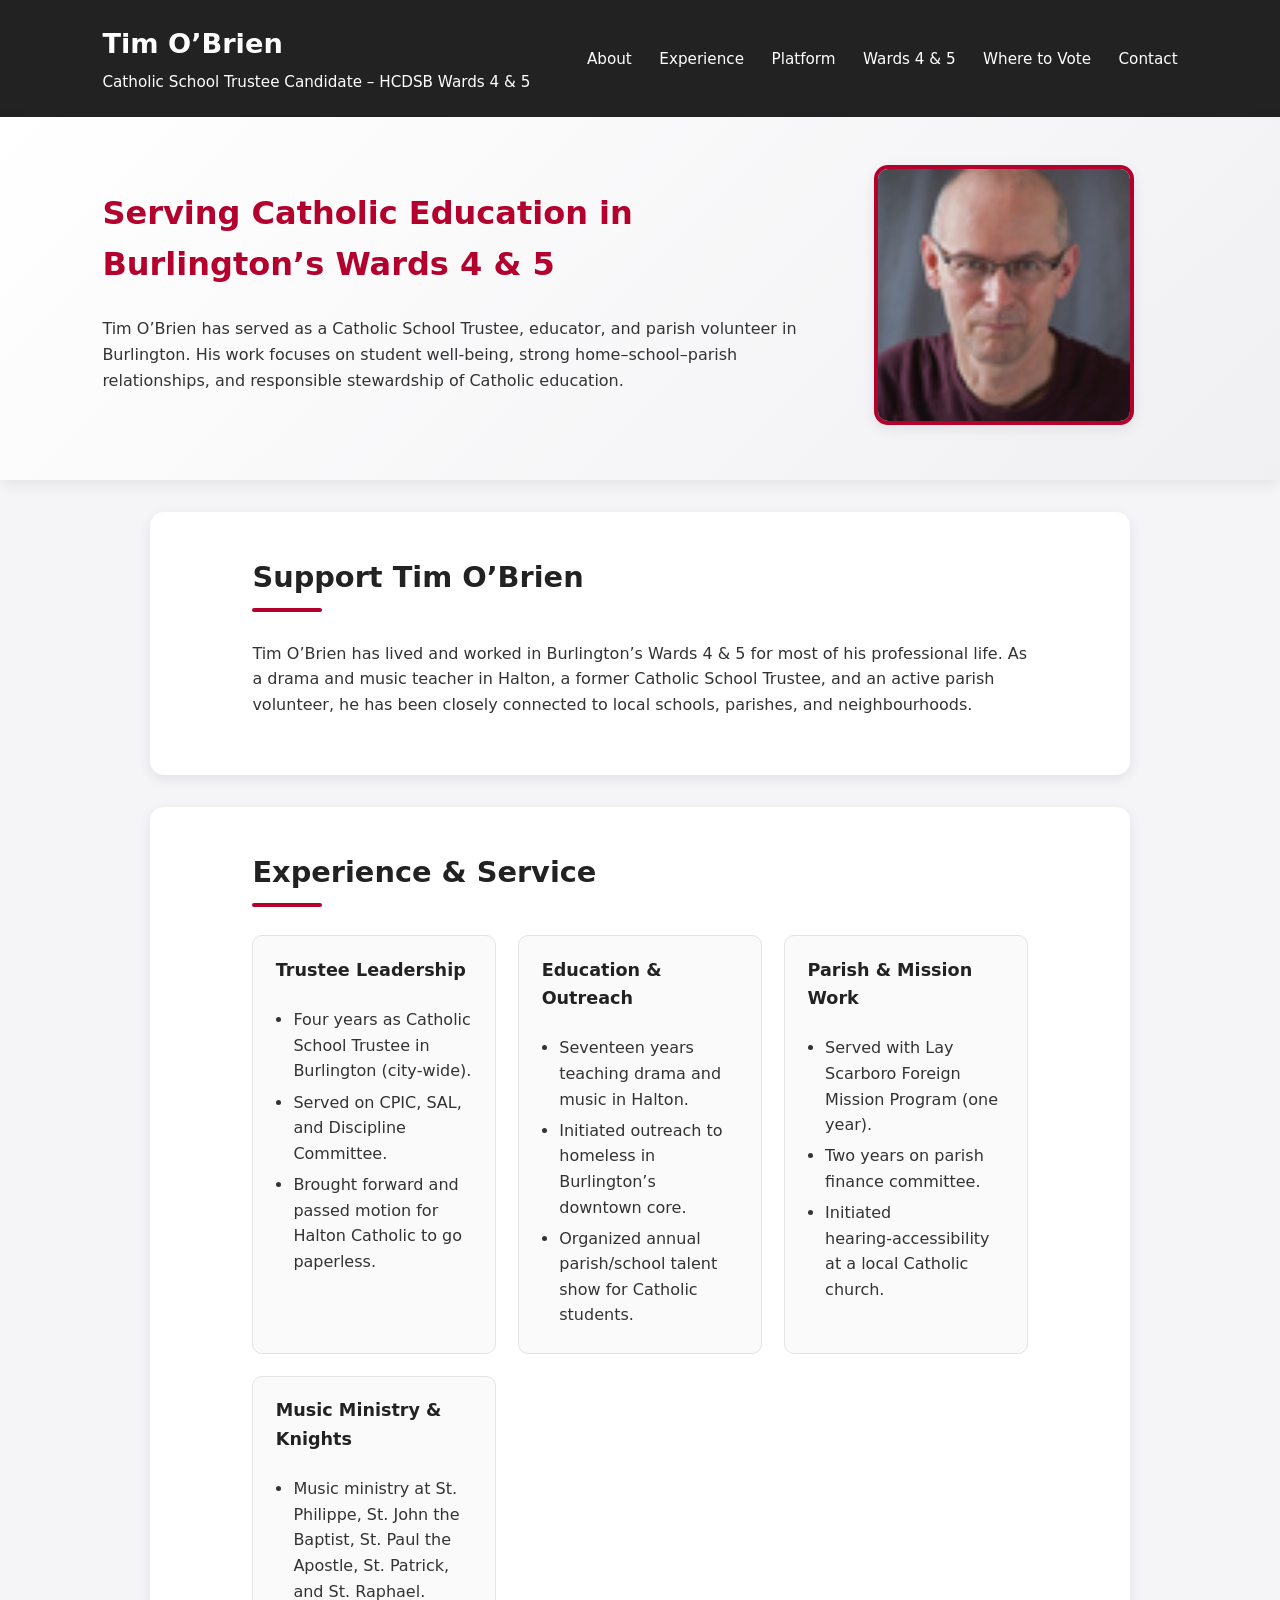
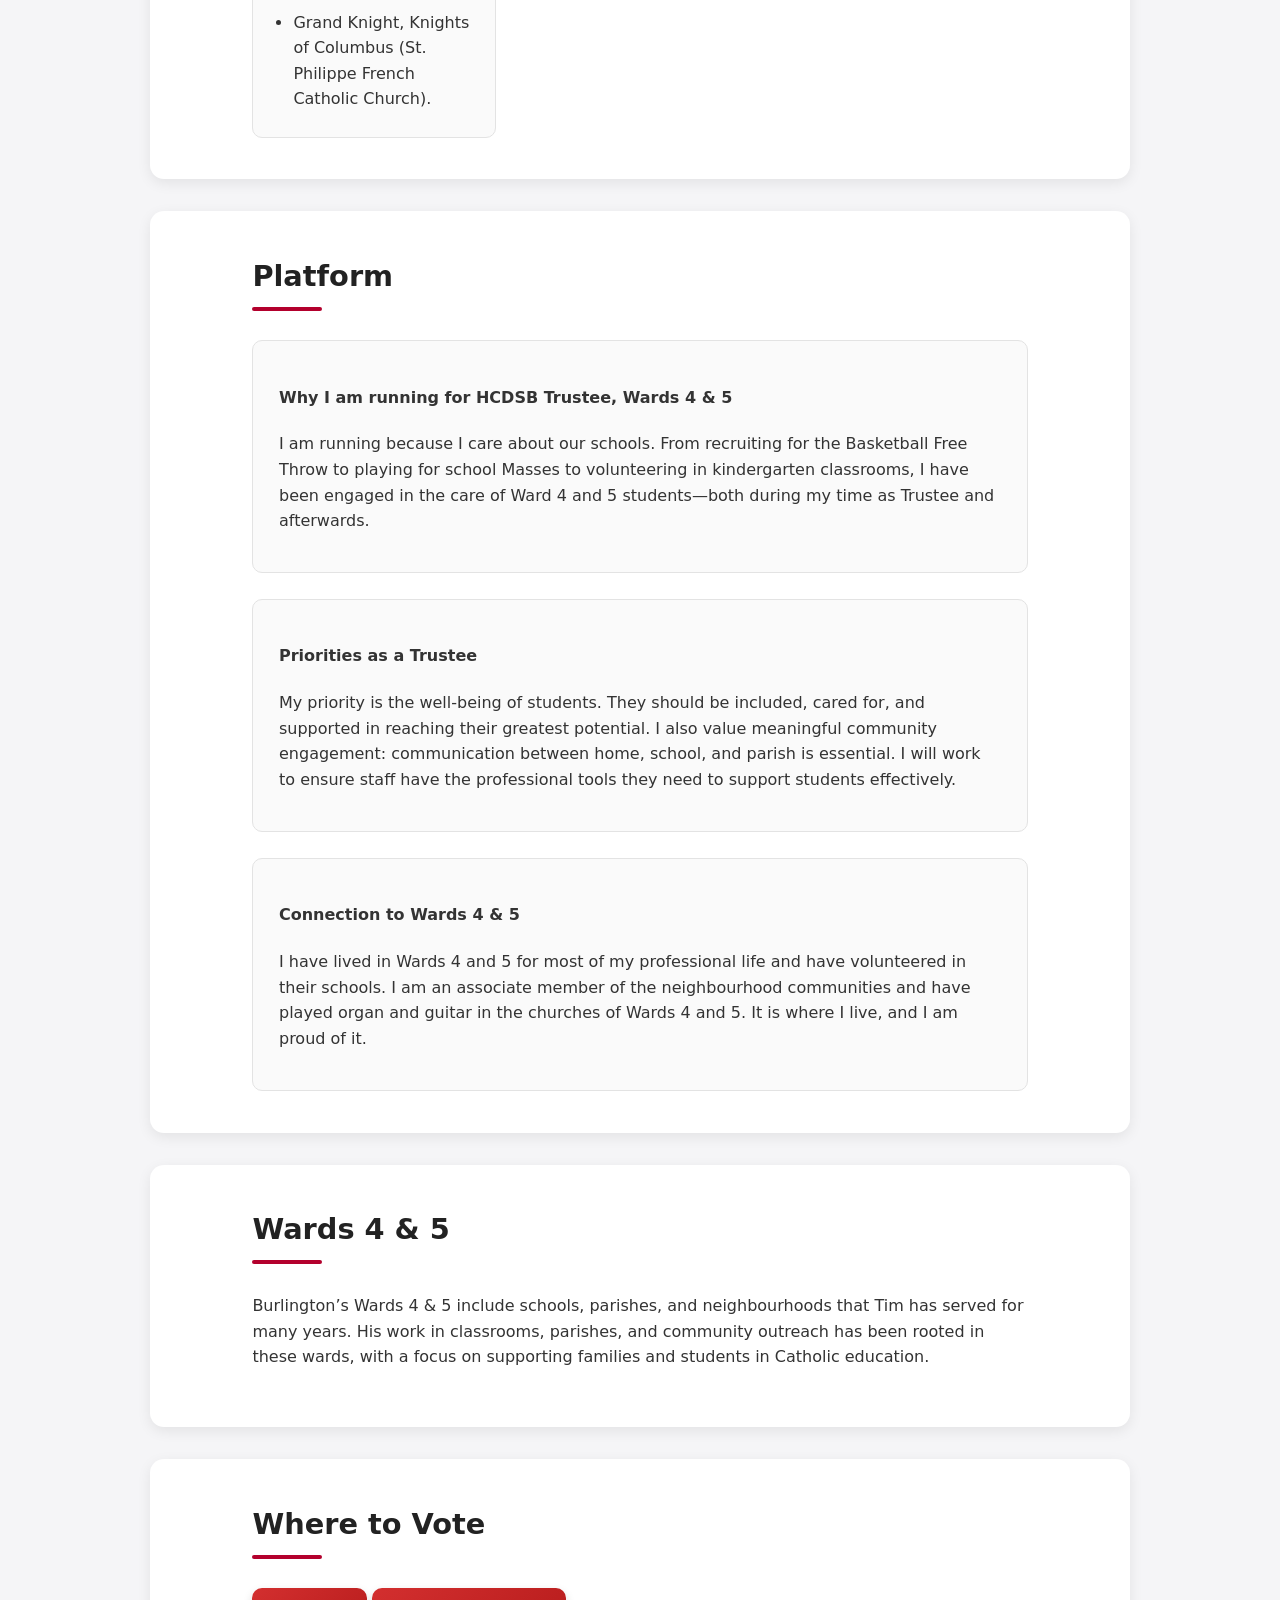
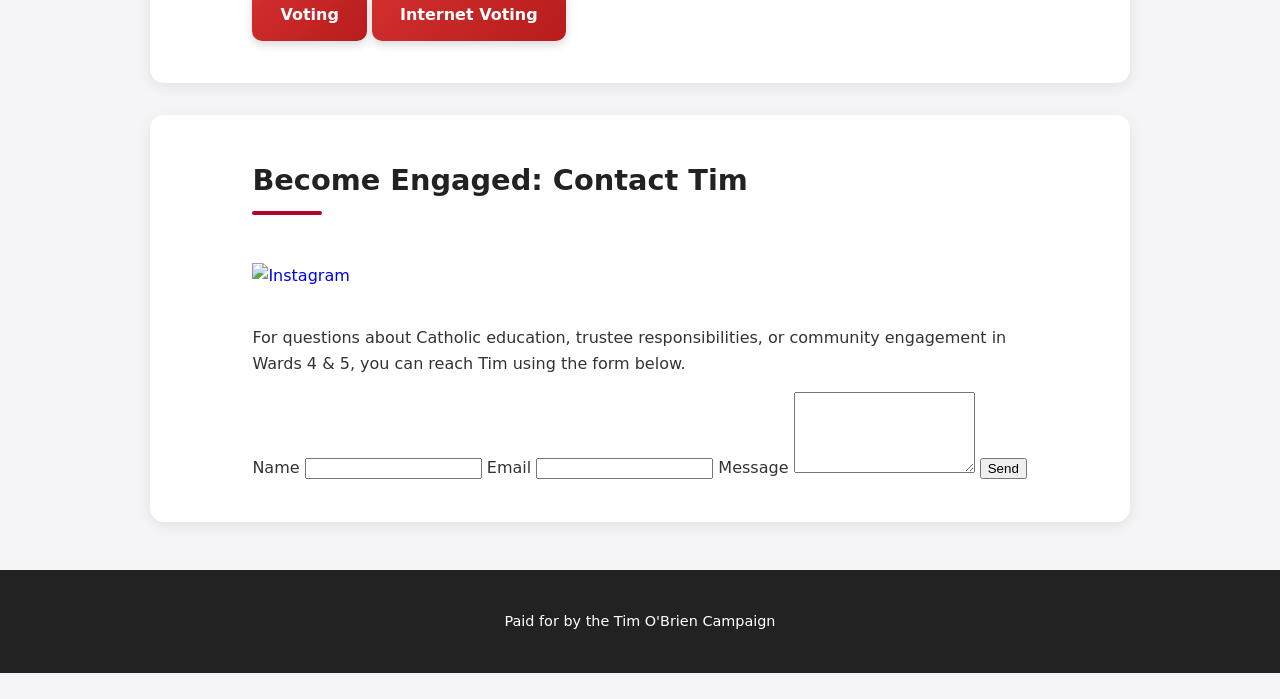
==== index.html @ 05764bc8 "Change 'Where to Vote' link text to 'Voting'" ====
<!DOCTYPE html>
<html lang="en">
<head>
  <meta charset="UTF-8">
  <title>Tim O’Brien – Catholic School Trustee Candidate, Wards 4 & 5</title>
  <link rel="stylesheet" href="style.css">
</head>
<body>
  <!-- rebuild trigger -->


<header class="site-header">
  <div class="logo-area">
    <h1>Tim O’Brien</h1>
    <p>Catholic School Trustee Candidate – HCDSB Wards 4 & 5</p>
  </div>
  <nav class="main-nav">
    <a href="#about">About</a>
    <a href="#qualifications">Experience</a>
    <a href="#platform">Platform</a>
    <a href="#wards">Wards 4 & 5</a>
    <a href="#vote">Where to Vote</a>
    <a href="#contact">Contact</a>
  </nav>
</header>

<section class="hero">
  <div class="hero-text">
    <h2>Serving Catholic Education in Burlington’s Wards 4 & 5</h2>
    <p>
      Tim O’Brien has served as a Catholic School Trustee, educator, and parish volunteer
      in Burlington. His work focuses on student well‑being, strong home–school–parish
      relationships, and responsible stewardship of Catholic education.
    </p>
  </div>
  <div class="hero-photo">
    <!-- Replace photo.jpg with your actual image file name -->
    <img src="unnamed.png" alt="Tim O’Brien" style="width: 350px; height: auto;">

  </div>
</section>

<main>

  <section id="about" class="content-card">
    <h3>Support Tim O’Brien</h3>
    <p>
      Tim O’Brien has lived and worked in Burlington’s Wards 4 & 5 for most of his
      professional life. As a drama and music teacher in Halton, a former Catholic
      School Trustee, and an active parish volunteer, he has been closely connected
      to local schools, parishes, and neighbourhoods.
    </p>
  </section>

  <section id="qualifications" class="content-card">
    <h3>Experience & Service</h3>
    <div class="card-grid">
      <div class="mini-card">
        <h4>Trustee Leadership</h4>
        <ul>
          <li>Four years as Catholic School Trustee in Burlington (city‑wide).</li>
          <li>Served on CPIC, SAL, and Discipline Committee.</li>
          <li>Brought forward and passed motion for Halton Catholic to go paperless.</li>
        </ul>
      </div>
      <div class="mini-card">
        <h4>Education & Outreach</h4>
        <ul>
          <li>Seventeen years teaching drama and music in Halton.</li>
          <li>Initiated outreach to homeless in Burlington’s downtown core.</li>
          <li>Organized annual parish/school talent show for Catholic students.</li>
        </ul>
      </div>
      <div class="mini-card">
        <h4>Parish & Mission Work</h4>
        <ul>
          <li>Served with Lay Scarboro Foreign Mission Program (one year).</li>
          <li>Two years on parish finance committee.</li>
          <li>Initiated hearing‑accessibility at a local Catholic church.</li>
        </ul>
      </div>
      <div class="mini-card">
        <h4>Music Ministry & Knights</h4>
        <ul>
          <li>Music ministry at St. Philippe, St. John the Baptist, St. Paul the Apostle,
              St. Patrick, and St. Raphael.</li>
          <li>Grand Knight, Knights of Columbus (St. Philippe French Catholic Church).</li>
        </ul>
      </div>
    </div>
  </section>

  <section id="platform" class="content-card">
    <h3>Platform</h3>

    <div class="platform-block">
      <h4>Why I am running for HCDSB Trustee, Wards 4 & 5</h4>
      <p>
        I am running because I care about our schools. From recruiting for the Basketball
        Free Throw to playing for school Masses to volunteering in kindergarten classrooms,
        I have been engaged in the care of Ward 4 and 5 students—both during my time as
        Trustee and afterwards.
      </p>
    </div>

    <div class="platform-block">
      <h4>Priorities as a Trustee</h4>
      <p>
        My priority is the well‑being of students. They should be included, cared for,
        and supported in reaching their greatest potential. I also value meaningful
        community engagement: communication between home, school, and parish is essential.
        I will work to ensure staff have the professional tools they need to support
        students effectively.
      </p>
    </div>

    <div class="platform-block">
      <h4>Connection to Wards 4 & 5</h4>
      <p>
        I have lived in Wards 4 and 5 for most of my professional life and have volunteered
        in their schools. I am an associate member of the neighbourhood communities and
        have played organ and guitar in the churches of Wards 4 and 5. It is where I live,
        and I am proud of it.
      </p>
    </div>
  </section>

   <section id="wards" class="content-card">
    <h3>Wards 4 & 5</h3>
    <p>
      Burlington’s Wards 4 & 5 include schools, parishes, and neighbourhoods that Tim
      has served for many years. His work in classrooms, parishes, and community outreach
      has been rooted in these wards, with a focus on supporting families and students
      in Catholic education.
    </p>
  </section>
  <section id="vote" class="content-card">
  <h3>Where to Vote</h3>

  <a class="vote-button"
     href="https://myvote.burlington.ca/for-voters/voting-locations/"
     target="_blank">
    Voting
  </a>

  <a class="vote-button"
     href="https://burlington.elections.vote/en/registration"
     target="_blank">
    Internet Voting
  </a>

</section>

    
</section>


  <section id="contact" class="content-card">
    <h3>Become Engaged: Contact Tim</h3>
    <a href="https://www.instagram.com/obrient10772026/" target="_blank" 
   style="display:inline-block; margin:20px 0; text-decoration:none;">
    <img src="https://cdn-icons-png.flaticon.com/512/2111/2111463.png" 
         alt="Instagram" 
         style="width:40px; height:40px;">
</a>

    <p>
      For questions about Catholic education, trustee responsibilities, or community
      engagement in Wards 4 & 5, you can reach Tim using the form below.
    </p>

    <form action="https://formspree.io/f/xbdvzzze" method="POST">
    <input type="hidden" name="_subject" value="Website Contact – Tim O’Brien">

    <label for="name">Name</label>
    <input id="name" name="name" type="text" required>

    <label for="email">Email</label>
    <input id="email" name="email" type="email" required>

    <label for="message">Message</label>
    <textarea id="message" name="message" rows="5" required></textarea>

    <button type="submit">Send</button>
</form>

     


</main>

<footer class="site-footer">
  <p>Paid for by the Tim O'Brien Campaign</p>
</footer>

</body>
</html>
---- style.css ----
:root {
  --red: #b3002d;      /* cool red accent */
  --black: #222222;
  --white: #ffffff;
  --grey: #f5f5f7;
  --text: #333333;
  --shadow: 0 4px 14px rgba(0,0,0,0.08);
}

/* RESET & BASE */

* {
  box-sizing: border-box;
}

body {
  margin: 0;
  font-family: system-ui, -apple-system, BlinkMacSystemFont, "Segoe UI", sans-serif;
  color: var(--text);
  background-color: var(--grey);
  line-height: 1.6;
}

/* HEADER */

.site-header {
  display: flex;
  justify-content: space-between;
  align-items: center;
  padding: 1.4rem 8%;
  background-color: var(--black);
  color: var(--white);
  box-shadow: var(--shadow);
}

.logo-area h1 {
  margin: 0;
  font-size: 1.7rem;
}

.logo-area p {
  margin: 0.25rem 0 0;
  font-size: 0.95rem;
}

.main-nav a {
  color: var(--white);
  text-decoration: none;
  margin-left: 1.4rem;
  font-size: 0.95rem;
  font-weight: 500;
}

.main-nav a:hover {
  text-decoration: underline;
}

/* HERO */

.hero {
  display: flex;
  flex-wrap: wrap;
  align-items: center;
  padding: 3rem 8%;
  background: linear-gradient(135deg, #ffffff, #f0f0f3);
  box-shadow: var(--shadow);
}

.hero-text {
  flex: 2;
  min-width: 260px;
  padding-right: 2rem;
}

.hero-text h2 {
  margin-top: 0;
  font-size: 2rem;
  color: var(--red);
}

.hero-photo {
  flex: 1;
  min-width: 220px;
  text-align: center;
}

.hero-photo img {
  max-width: 260px;
  border-radius: 14px;
  border: 4px solid var(--red);
  box-shadow: var(--shadow);
}

/* CONTENT CARDS */

.content-card {
  background-color: var(--white);
  padding: 2.6rem 8%;
  margin: 2rem auto;
  border-radius: 14px;
  box-shadow: var(--shadow);
  max-width: 980px;
}

.content-card h3 {
  margin-top: 0;
  font-size: 1.8rem;
  color: var(--black);
  position: relative;
}

.content-card h3::after {
  content: "";
  display: block;
  width: 70px;
  height: 4px;
  background-color: var(--red);
  margin-top: 8px;
  border-radius: 2px;
}

/* GRID FOR EXPERIENCE */

.card-grid {
  display: grid;
  grid-template-columns: repeat(auto-fit, minmax(220px, 1fr));
  gap: 1.4rem;
  margin-top: 1.6rem;
}

.mini-card {
  background-color: #fafafa;
  border-radius: 10px;
  padding: 1.2rem 1.4rem;
  border: 1px solid #e3e3e3;
}

.mini-card h4 {
  margin-top: 0;
  font-size: 1.1rem;
  color: var(--black);
}

.mini-card ul {
  padding-left: 1.1rem;
  margin: 0.4rem 0 0;
}

.mini-card li {
  margin-bottom: 0.35rem;
}

/* PLATFORM BLOCKS */

.platform-block {
  margin-top: 1.6rem;
  padding: 1.4rem 1.6rem;
  border-radius: 10px;
  background-color: #fafafa;
  border: 1px solid #e3e3e3;
}

/* CONTACT FORM */

.contact-form {
  max-width: 480px;
  display: flex;
  flex-direction: column;
  gap: 0.7rem;
  margin-top: 1.4rem;
}

.contact-form label {
  font-weight: 600;
}

.contact-form input,
.contact-form textarea {
  padding: 0.55rem;
  border: 1px solid #cccccc;
  border-radius: 4px;
  font: inherit;
}

.contact-form button {
  margin-top: 0.6rem;
  padding: 0.7rem 1.4rem;
  border: none;
  border-radius: 4px;
  background-color: var(--red);
  color: var(--white);
  font-weight: 600;
  cursor: pointer;
}

.contact-form button:hover {
  background-color: #8c0023;
}

/* FOOTER */

.site-footer {
  text-align: center;
  padding: 1.6rem 8%;
  background-color: var(--black);
  color: var(--white);
  margin-top: 3rem;
  font-size: 0.9rem;
}

/* RESPONSIVE */

@media (max-width: 768px) {
  .site-header {
    flex-direction: column;
    align-items: flex-start;
  }

  .main-nav {
    margin-top: 0.8rem;
  }

  .hero {
    flex-direction: column;
  }

  .hero-text {
    padding-right: 0;
    margin-bottom: 1.6rem;
  }
}

.vote-button {
  display: inline-block;
  padding: 14px 28px;
  background: linear-gradient(135deg, #d32f2f, #b71c1c);
  color: white;
  font-weight: bold;
  border-radius: 10px;
  text-decoration: none;
  box-shadow: 0 4px 10px rgba(0,0,0,0.15);
  transition: transform 0.2s ease, box-shadow 0.2s ease;
}

.vote-button:hover {
  transform: translateY(-3px);
  box-shadow: 0 6px 14px rgba(0,0,0,0.25);
}
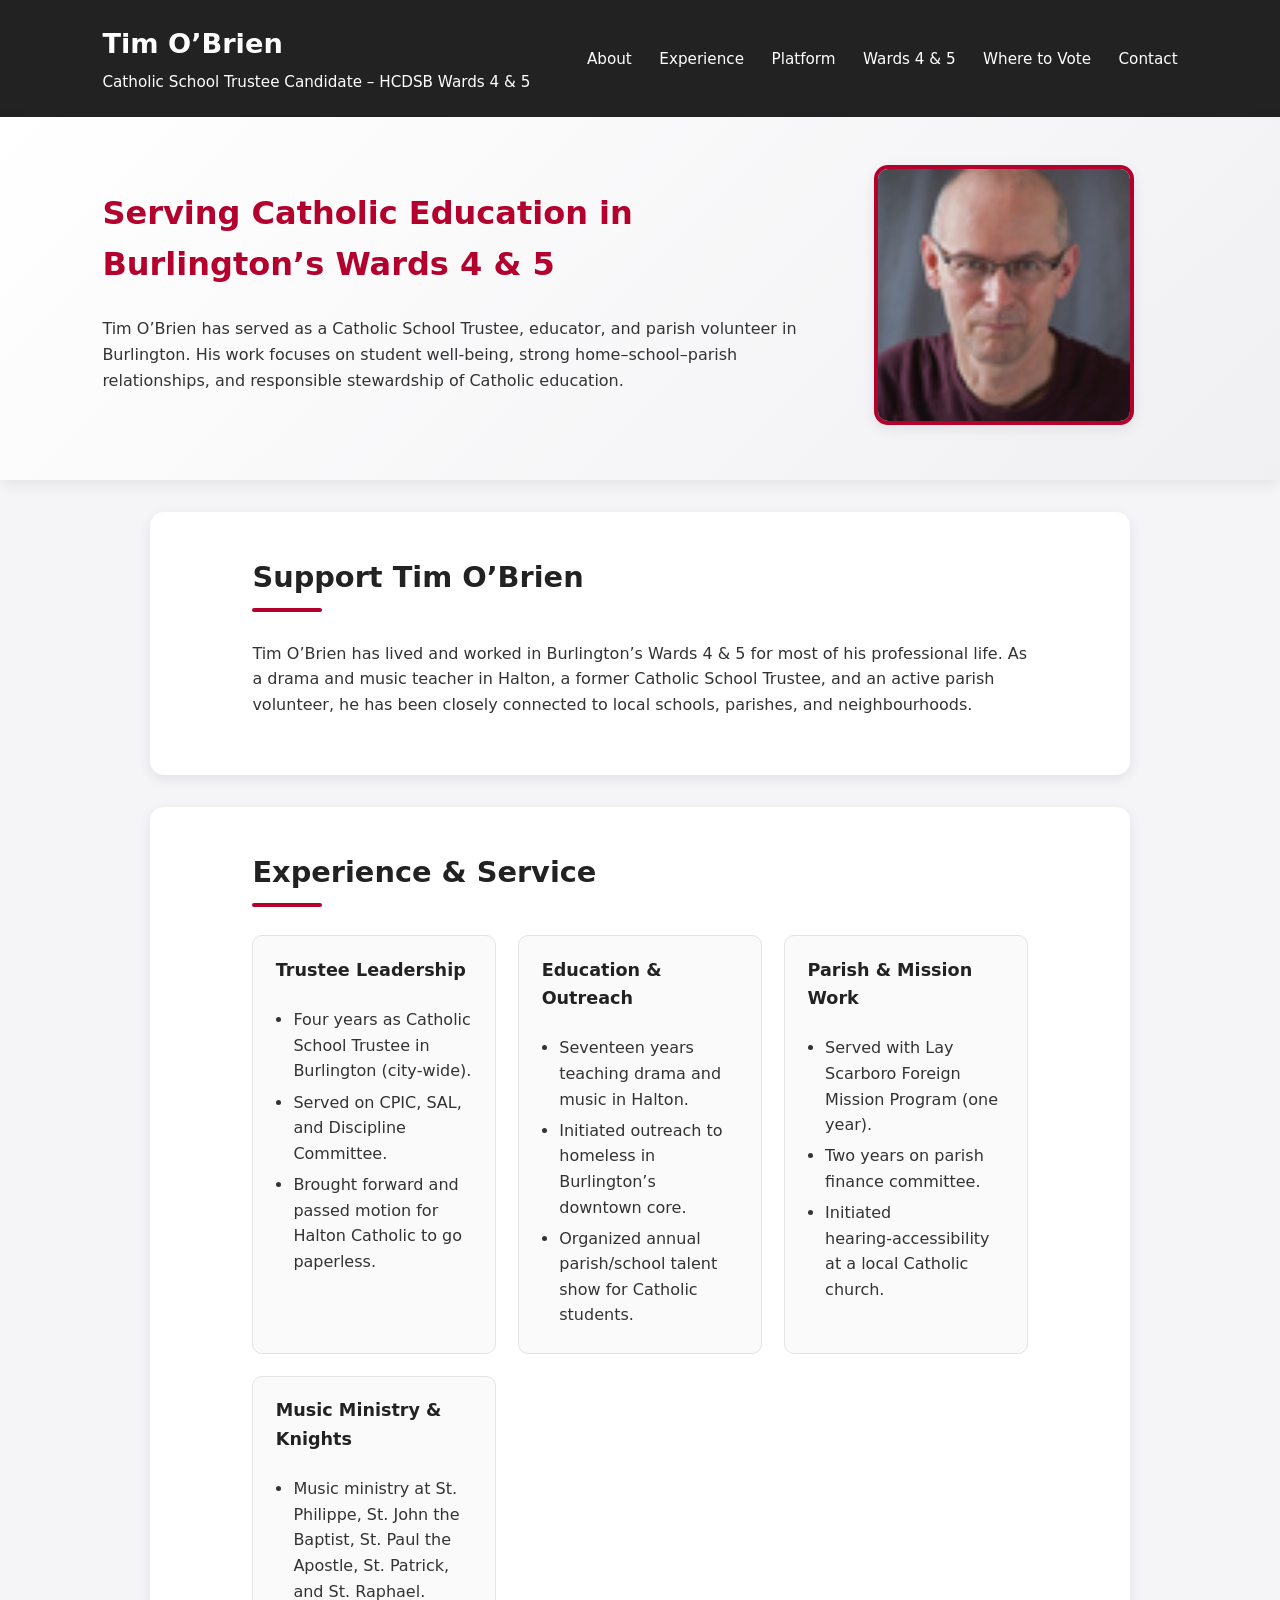
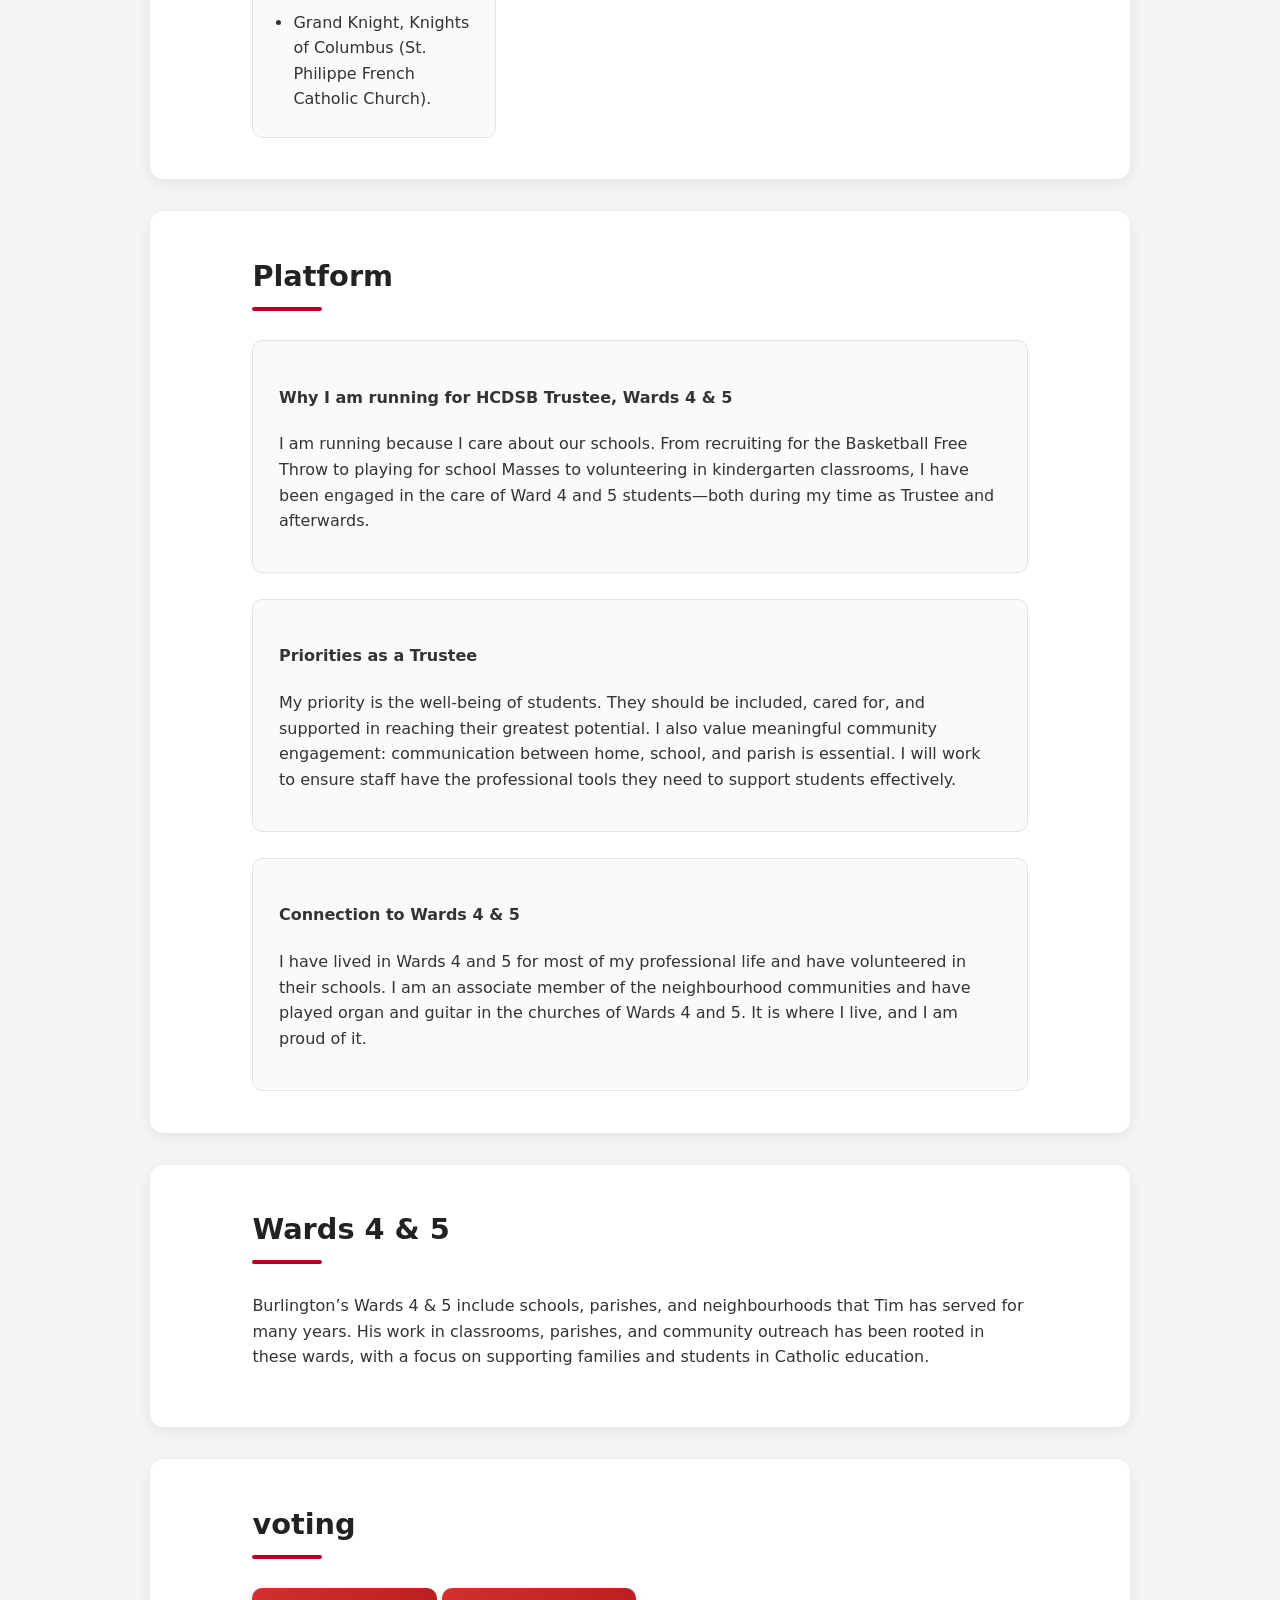
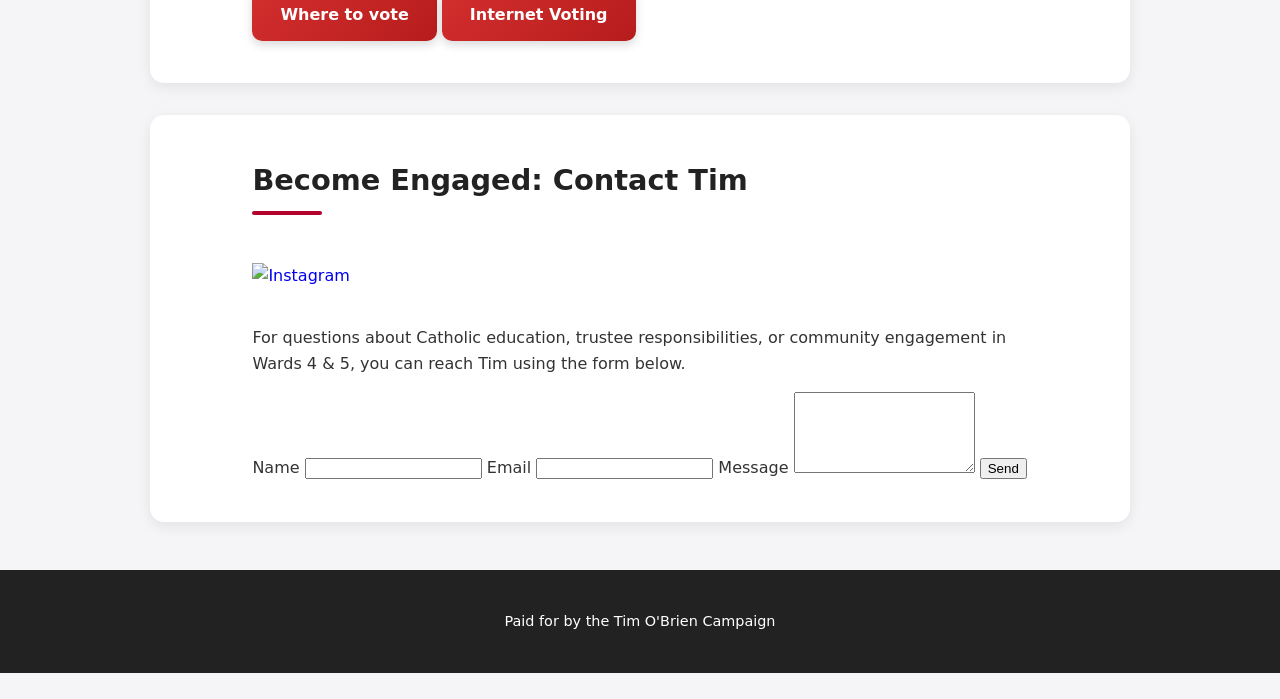
==== commit 4364c8d3: "Change heading and link text for voting section" ====
--- a/index.html
+++ b/index.html
@@ -135,12 +135,12 @@
     </p>
   </section>
   <section id="vote" class="content-card">
-  <h3>Where to Vote</h3>
+  <h3>voting</h3>
 
   <a class="vote-button"
      href="https://myvote.burlington.ca/for-voters/voting-locations/"
      target="_blank">
-    Voting
+    Where to vote
   </a>
 
   <a class="vote-button"
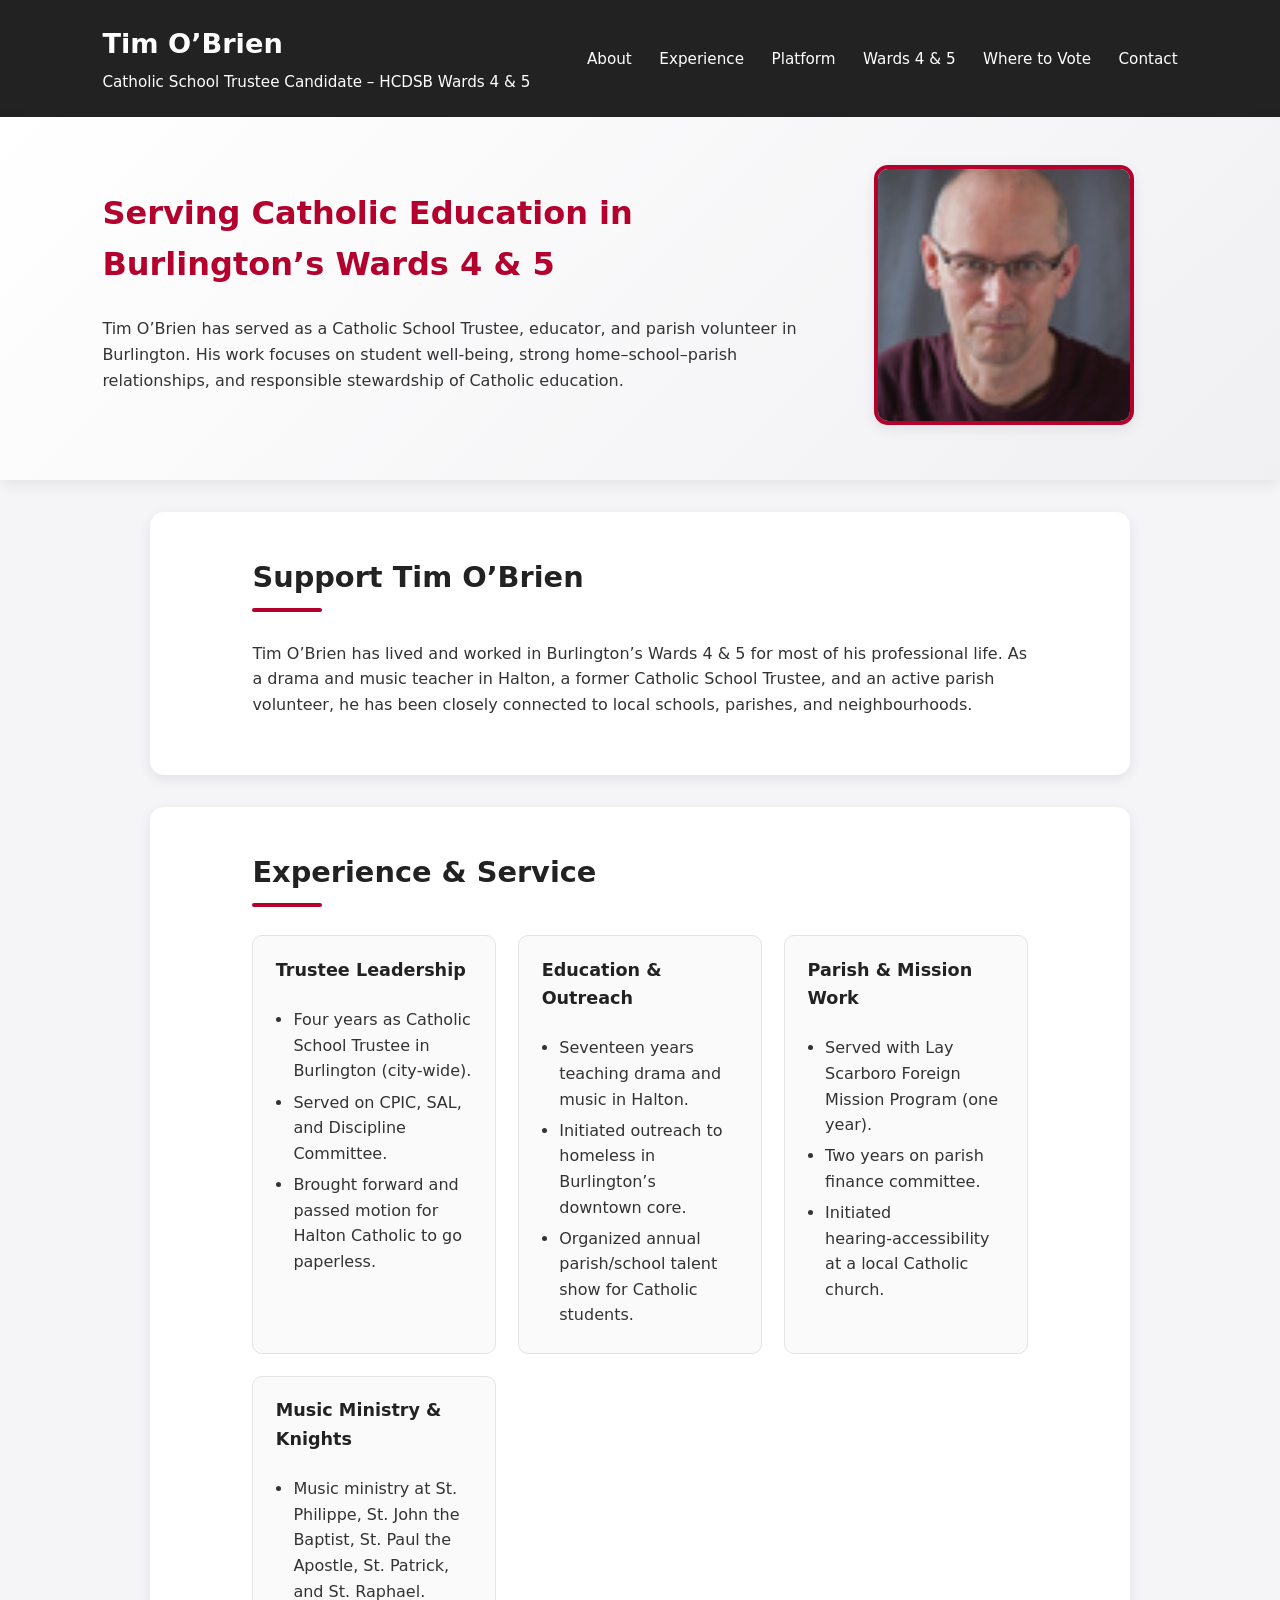
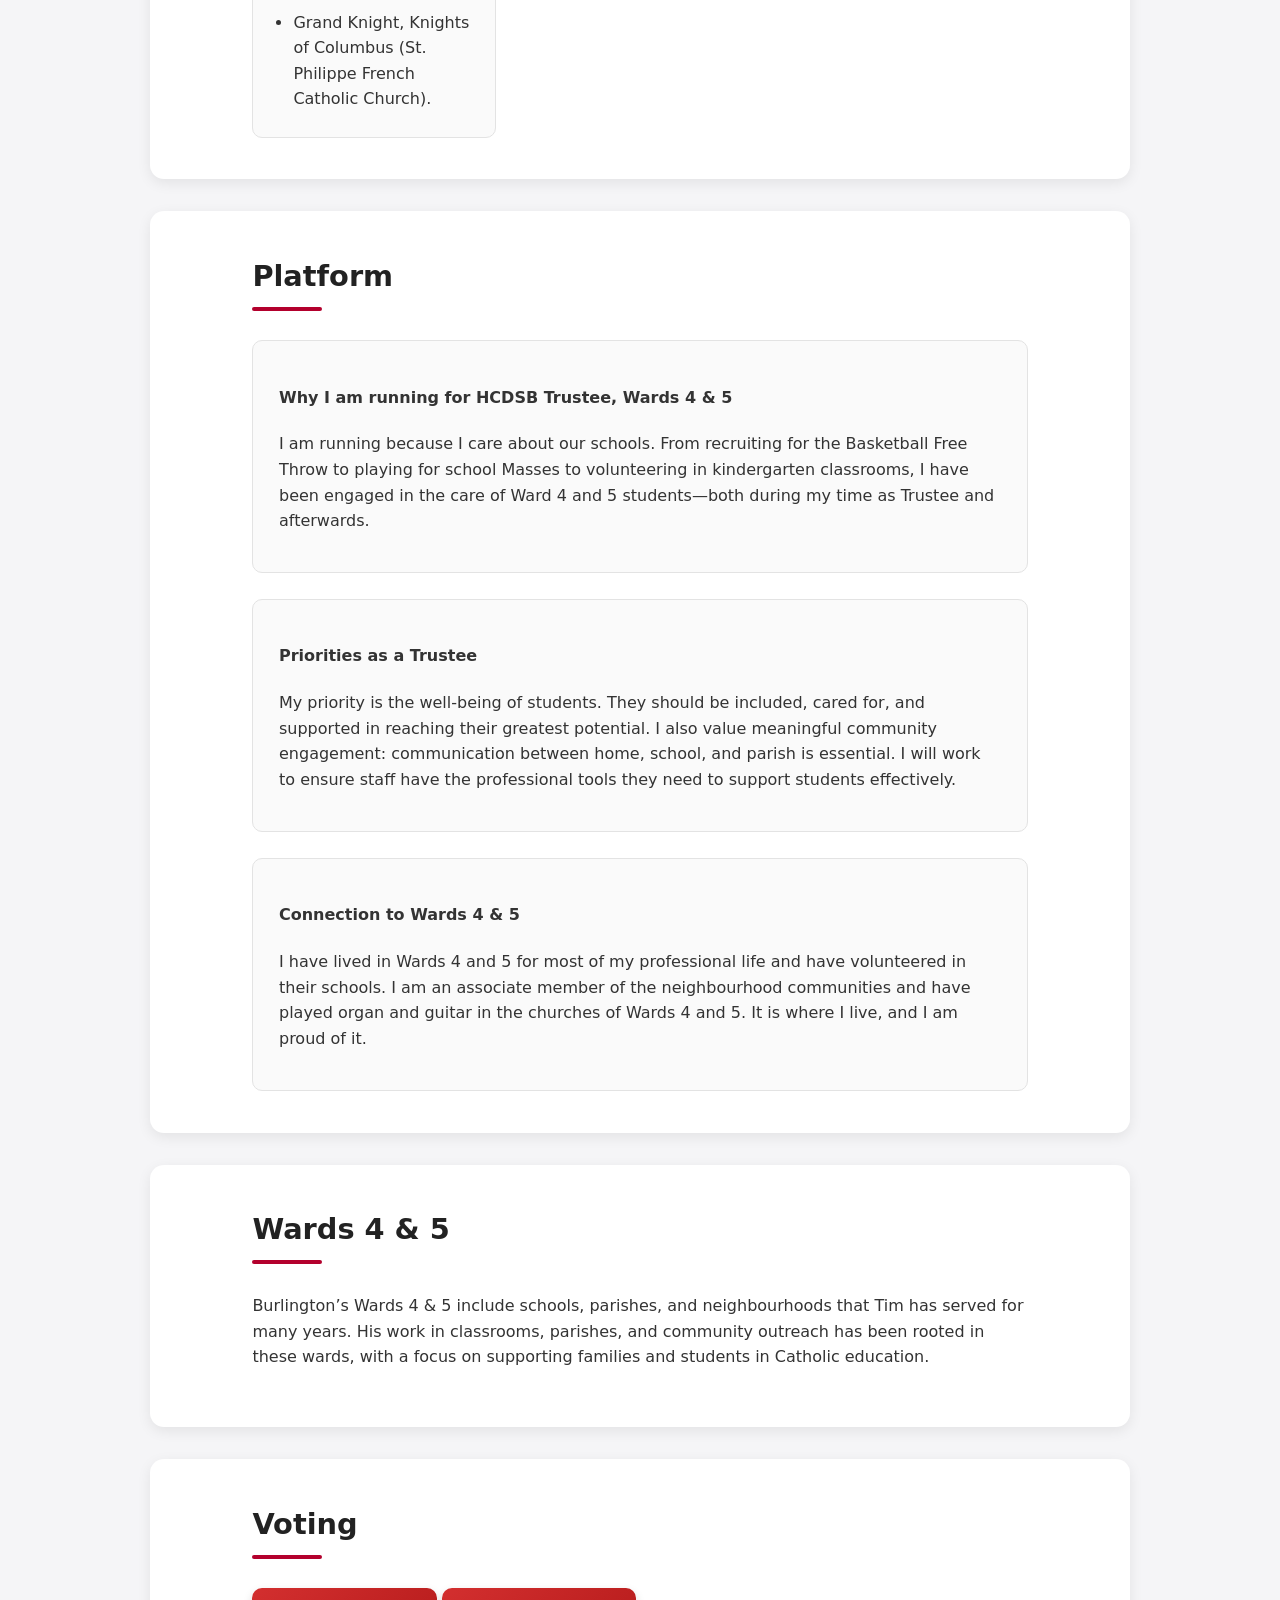
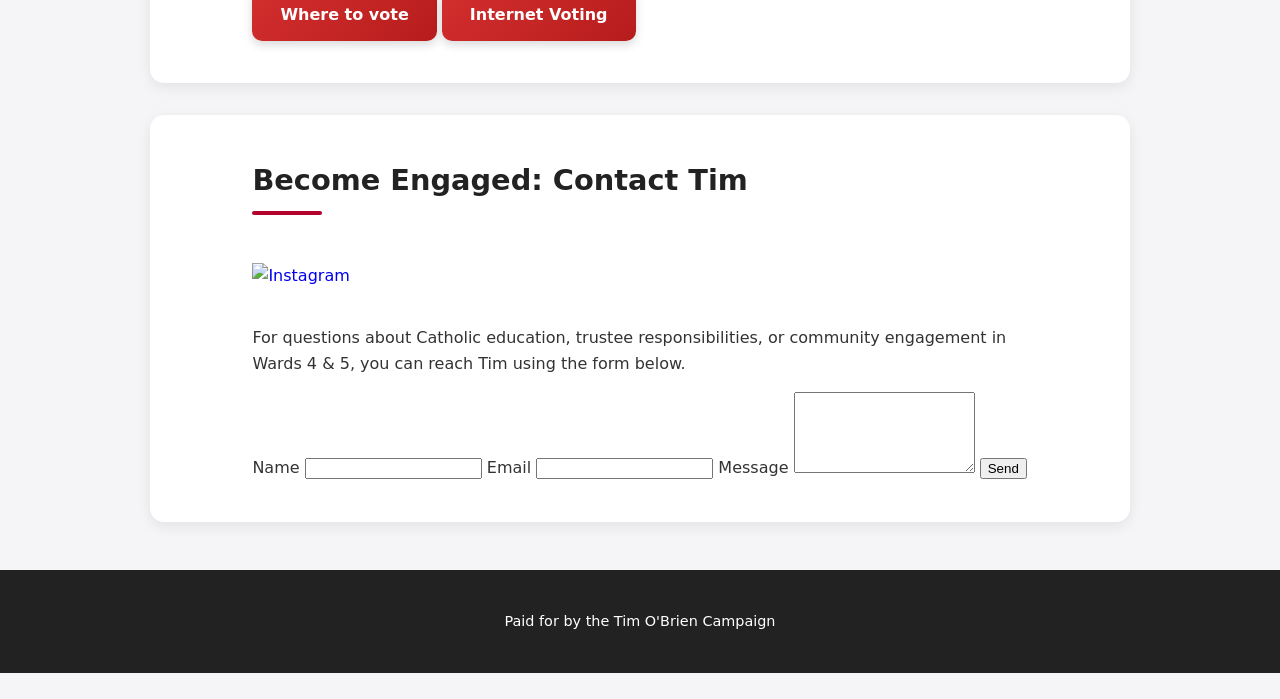
==== commit 5c757528: "Correct capitalization of 'voting' to 'Voting'" ====
--- a/index.html
+++ b/index.html
@@ -135,7 +135,7 @@
     </p>
   </section>
   <section id="vote" class="content-card">
-  <h3>voting</h3>
+  <h3>Voting</h3>
 
   <a class="vote-button"
      href="https://myvote.burlington.ca/for-voters/voting-locations/"
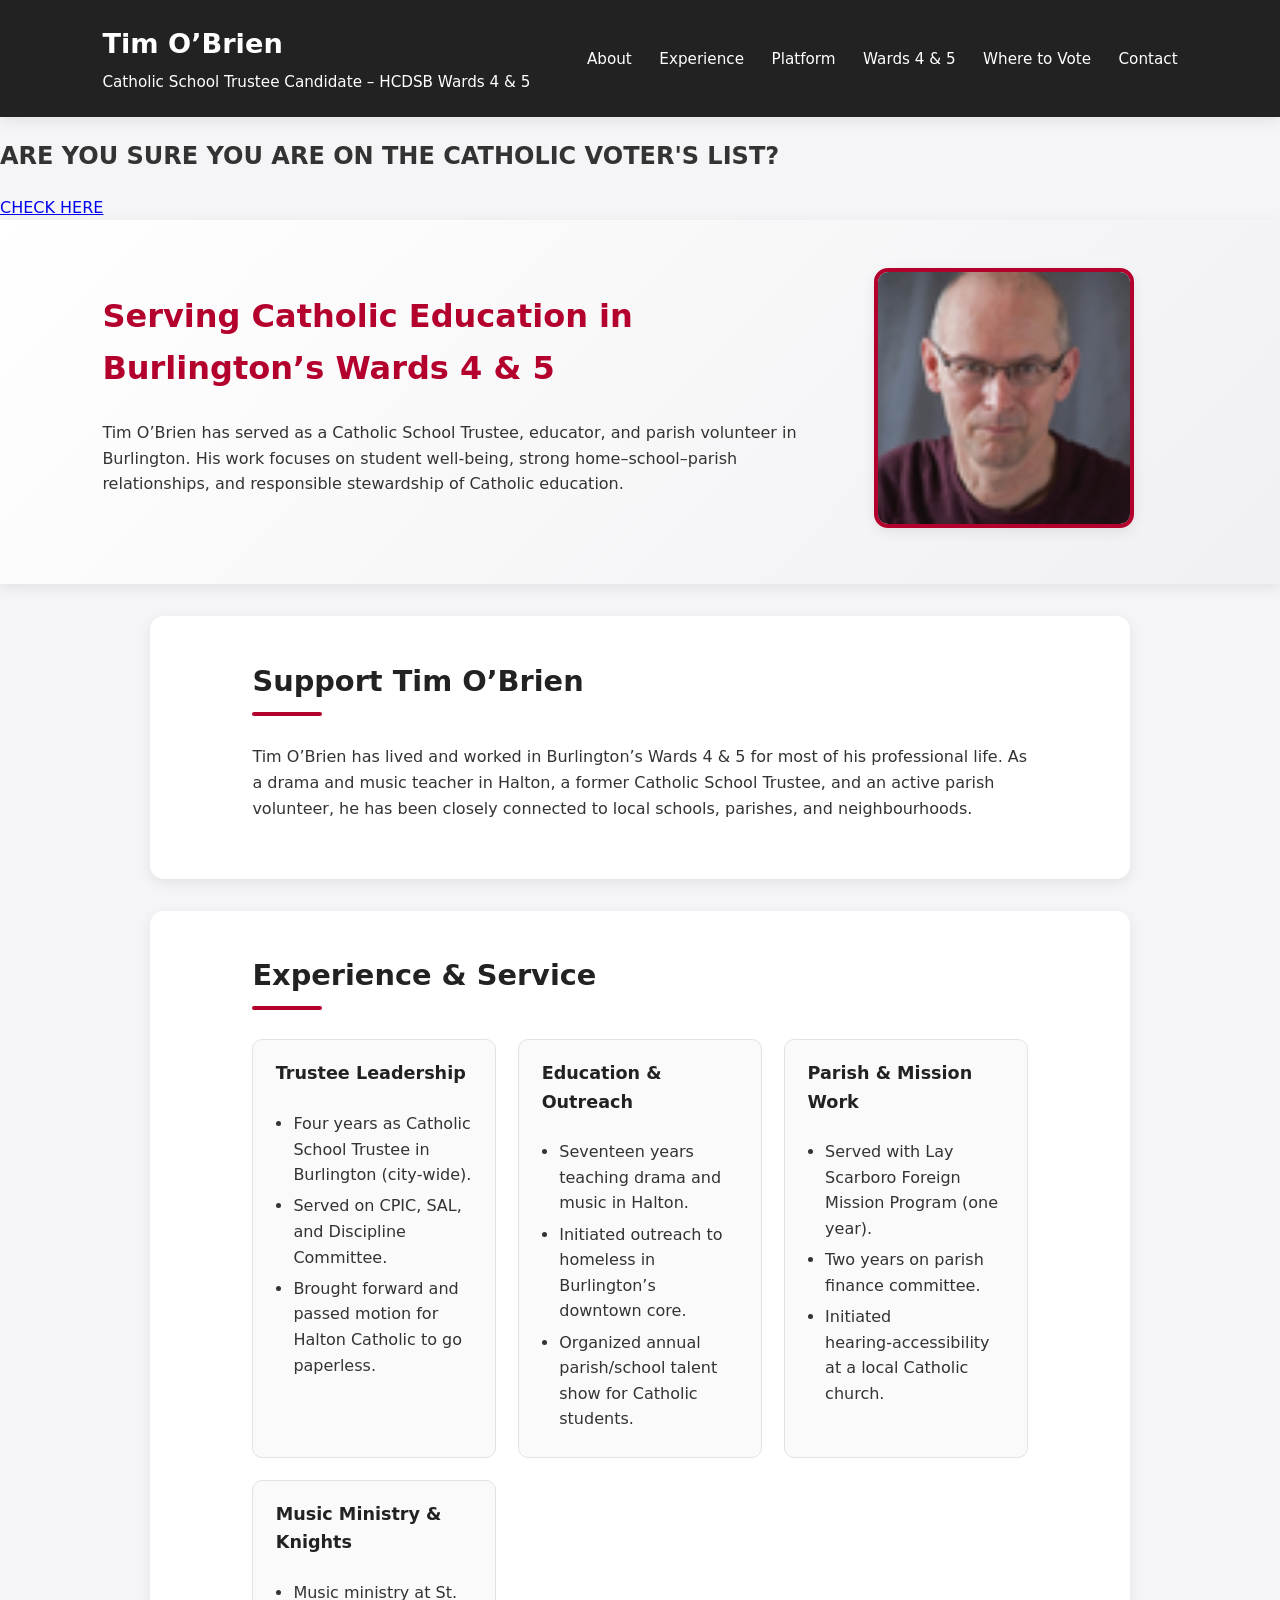
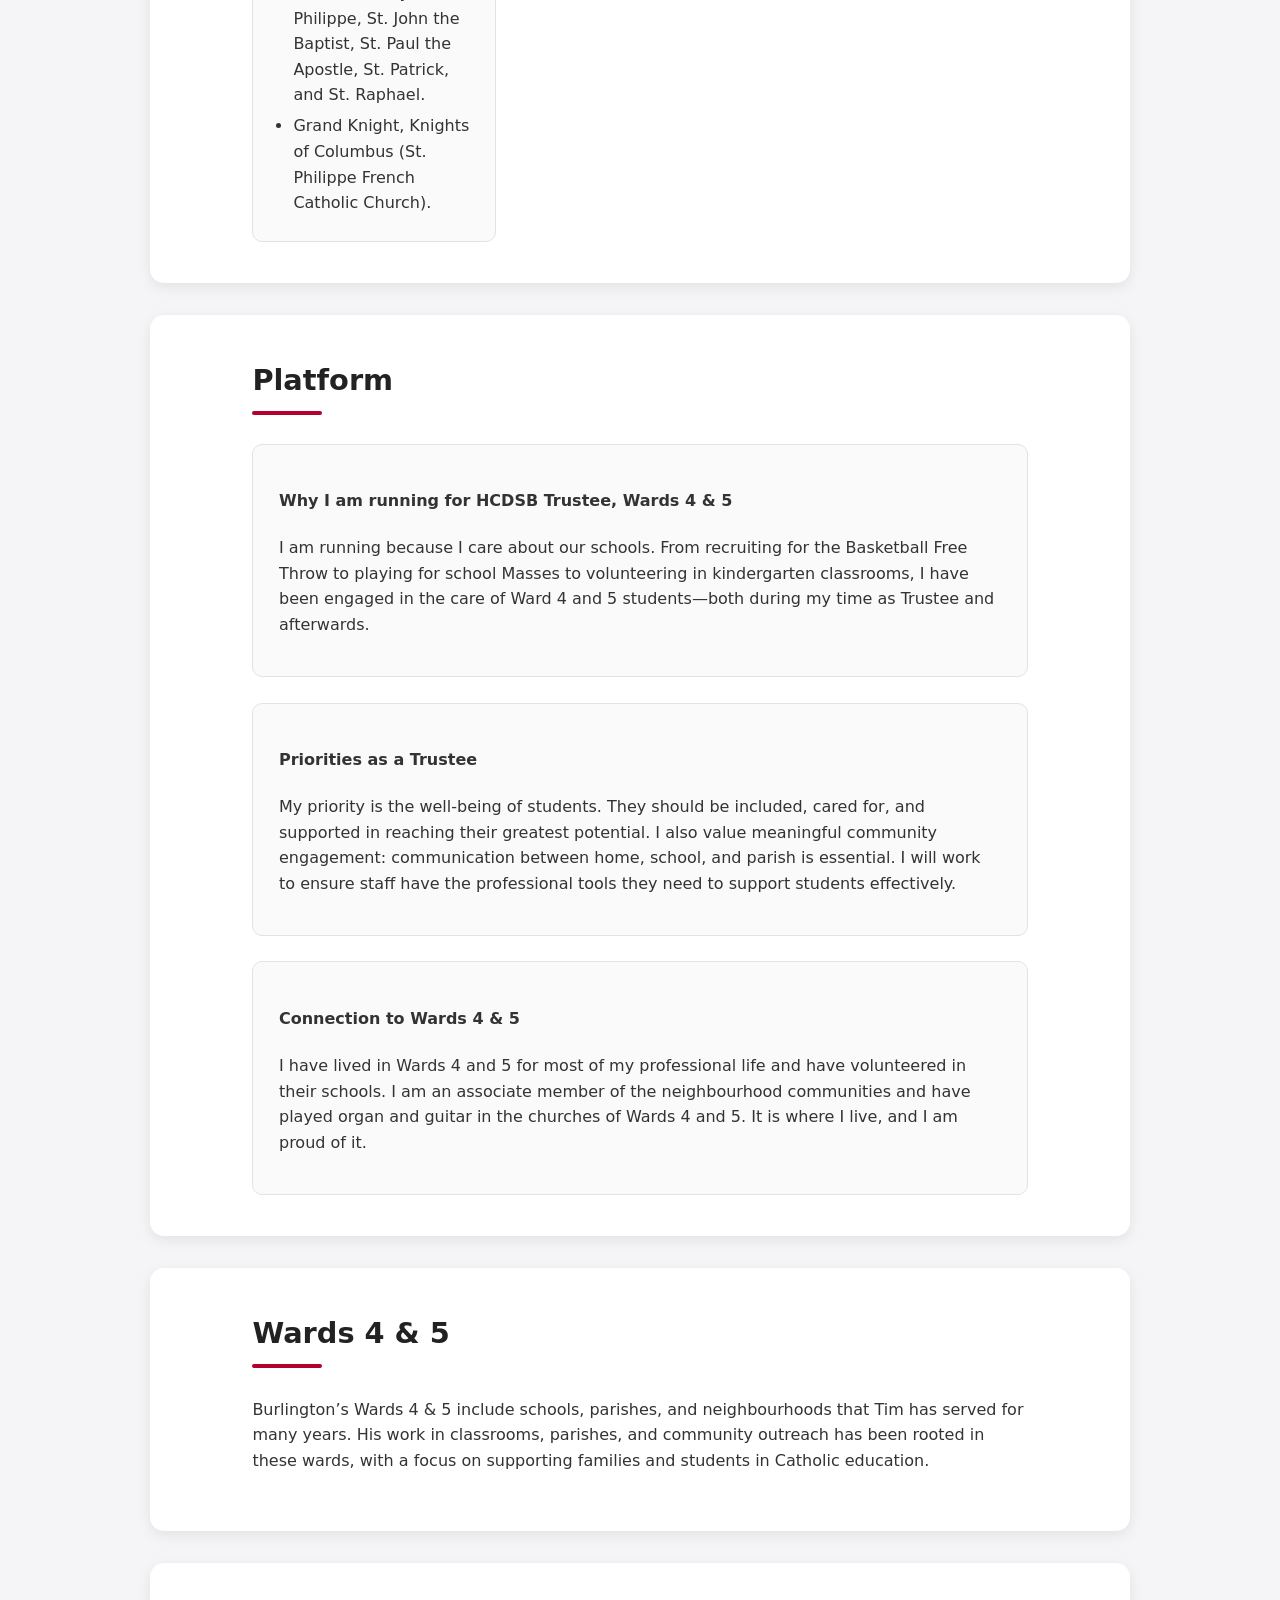
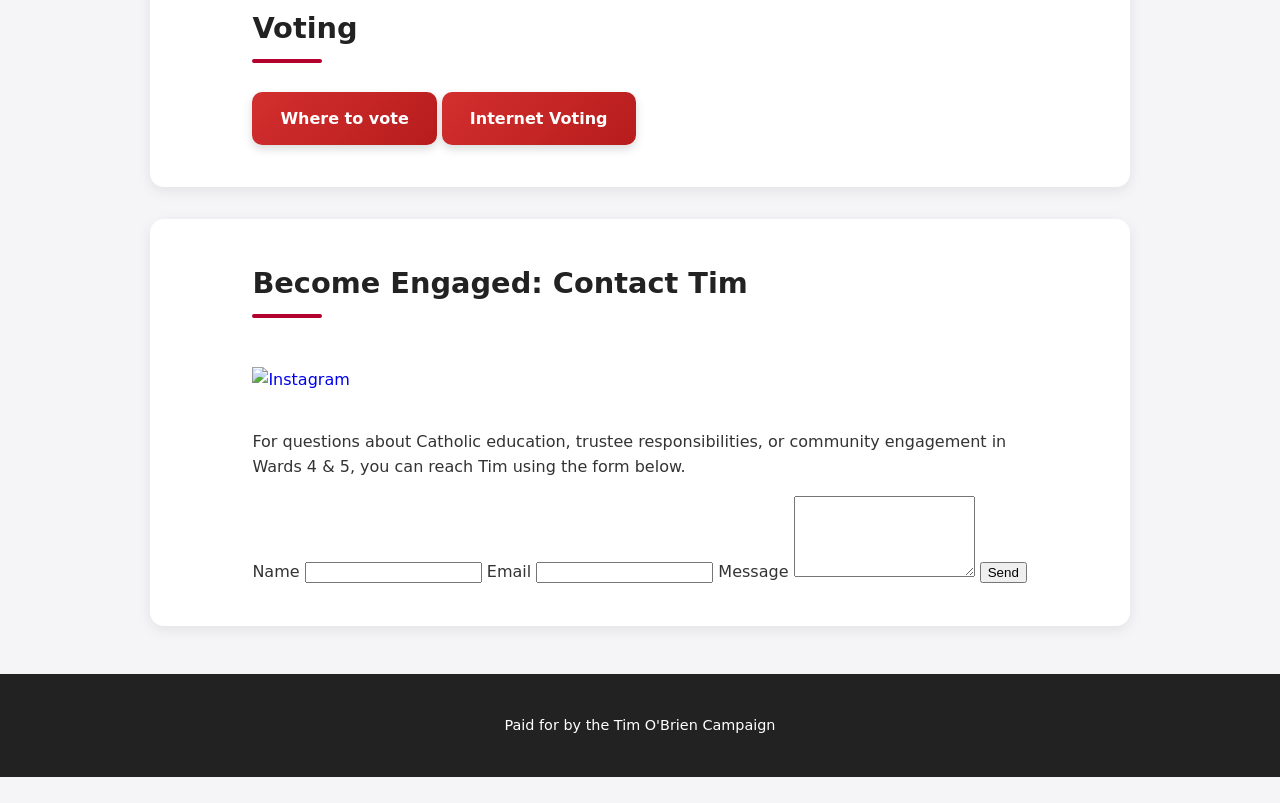
==== commit 1f35b5a1: "Add Catholic voter registration section Added a section for Catholic voter registration check with a" ====
--- a/index.html
+++ b/index.html
@@ -23,6 +23,16 @@
     <a href="#contact">Contact</a>
   </nav>
 </header>
+  <section class="catholic-check">
+  <h2>ARE YOU SURE YOU ARE ON THE CATHOLIC VOTER'S LIST?</h2>
+
+  <a href="https://www.mpac.ca/en/MakingChangesUpdates/SchoolSupportDesignation"
+     target="_blank"
+     rel="noopener noreferrer"
+     class="catholic-button">
+     CHECK HERE
+  </a>
+</section>
 
 <section class="hero">
   <div class="hero-text">
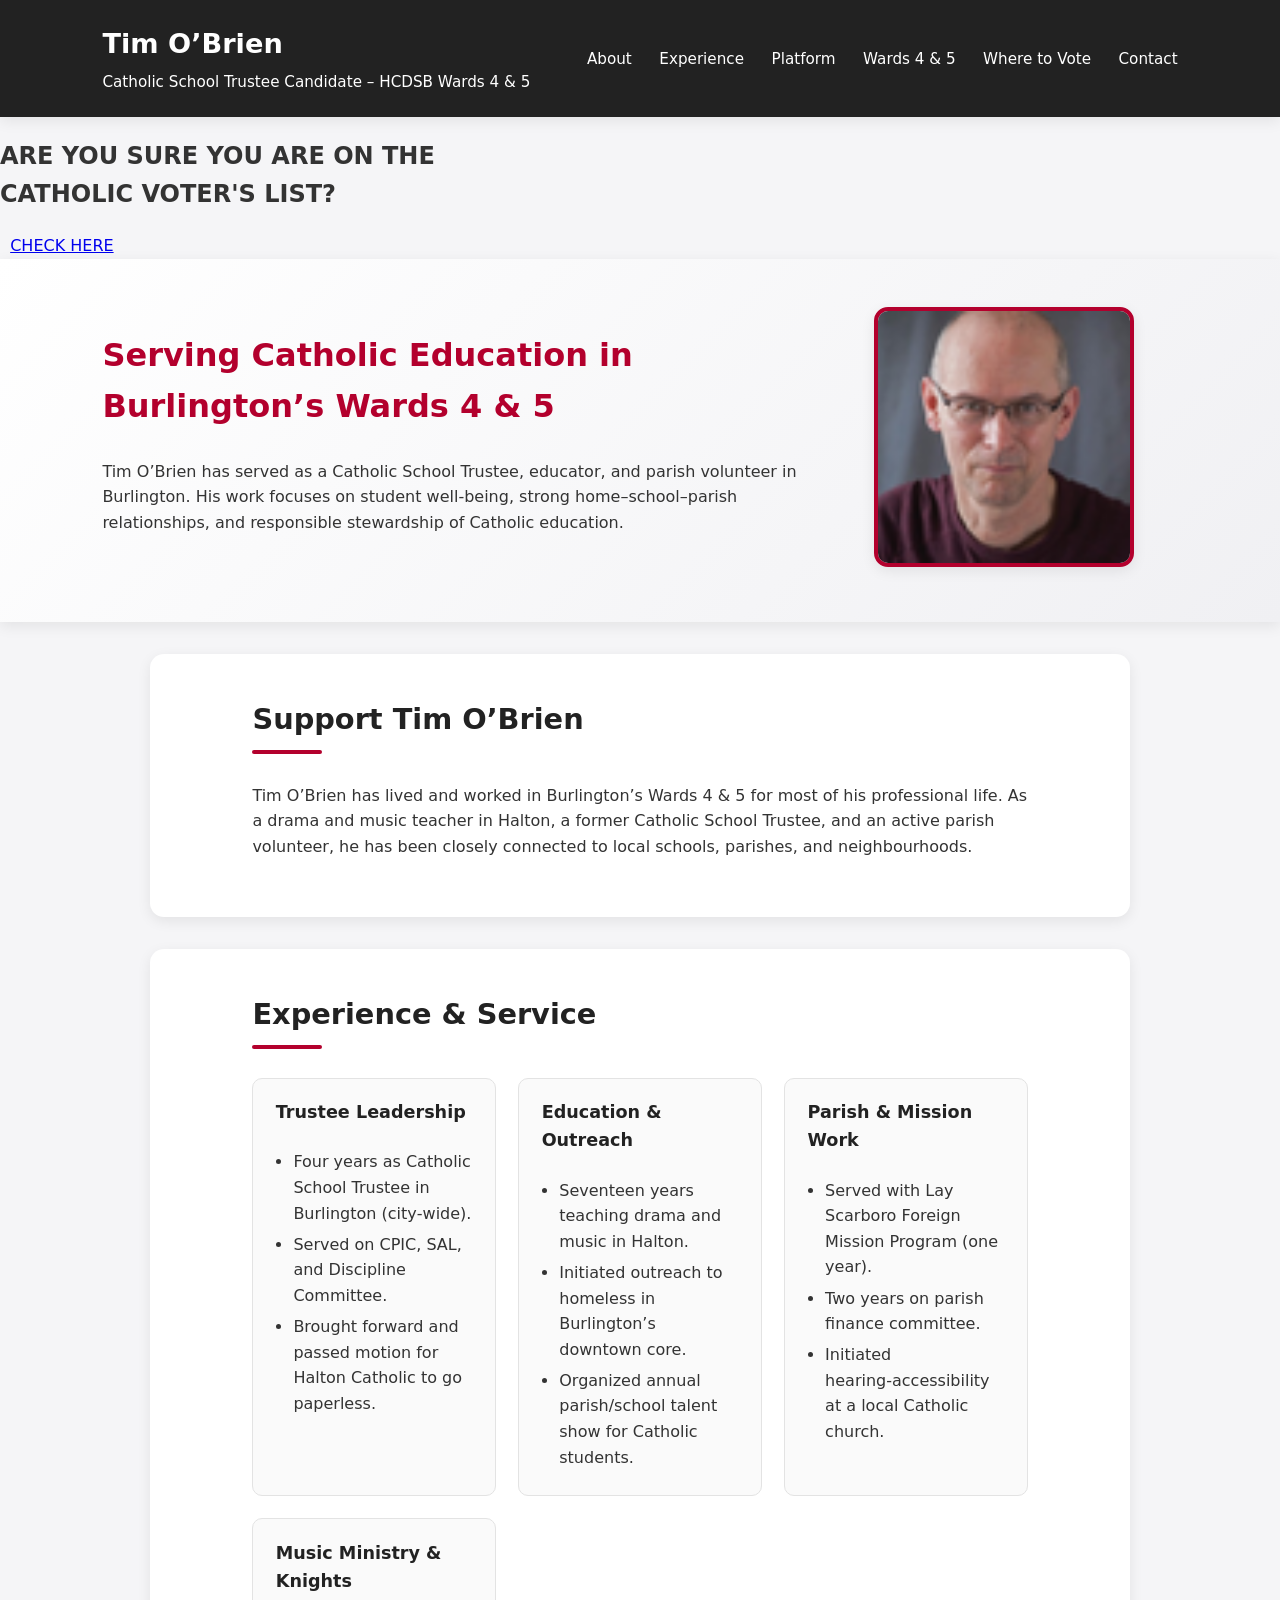
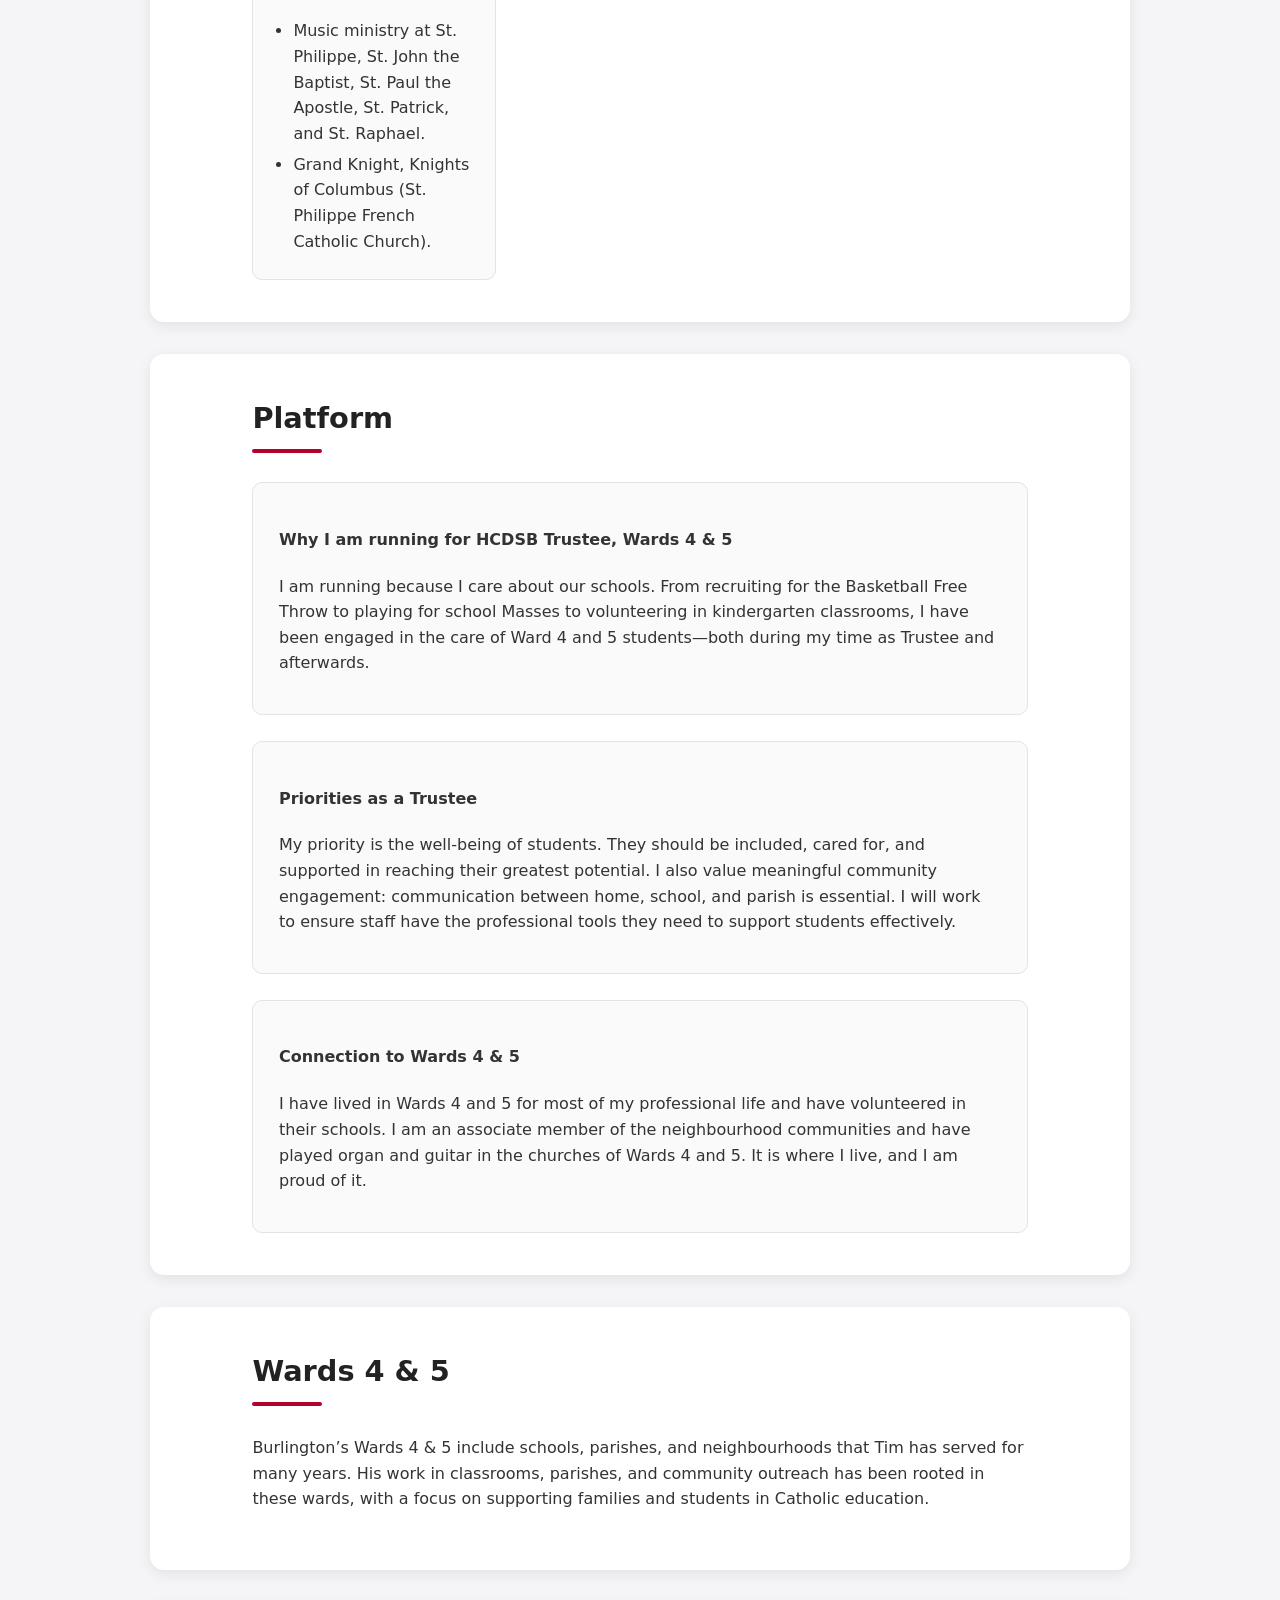
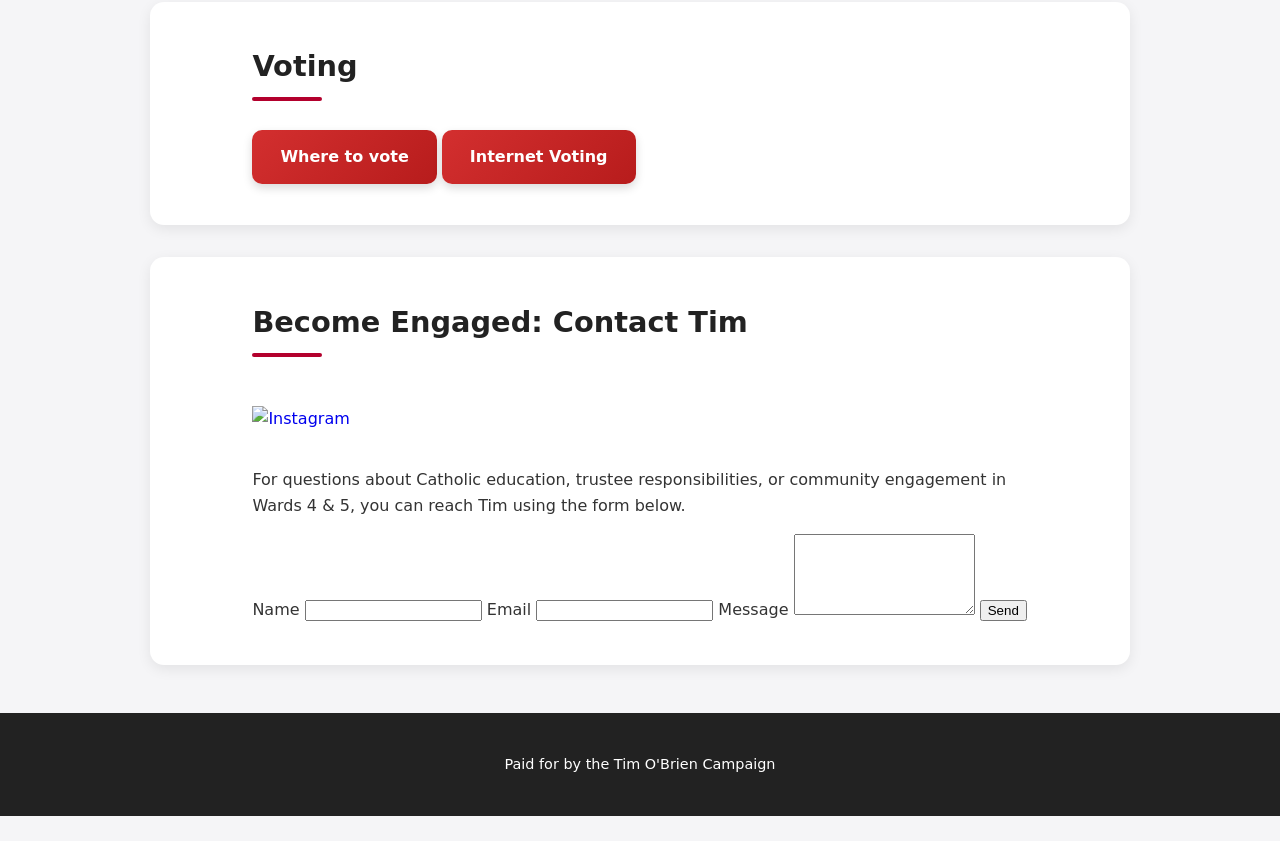
==== commit f9b5028c: "Update heading and link formatting in index.html" ====
--- a/index.html
+++ b/index.html
@@ -24,14 +24,17 @@
   </nav>
 </header>
   <section class="catholic-check">
-  <h2>ARE YOU SURE YOU ARE ON THE CATHOLIC VOTER'S LIST?</h2>
-
-  <a href="https://www.mpac.ca/en/MakingChangesUpdates/SchoolSupportDesignation"
-     target="_blank"
-     rel="noopener noreferrer"
-     class="catholic-button">
-     CHECK HERE
-  </a>
+<h2>
+ARE YOU SURE YOU ARE ON THE<br>
+CATHOLIC VOTER'S LIST?
+</h2>
+ 
+<a href="https://www.mpac.ca/en/MakingChangesUpdates/SchoolSupportDesignation"
+target="_blank"
+rel="noopener noreferrer"
+class="catholic-button">
+CHECK HERE
+</a>
 </section>
 
 <section class="hero">
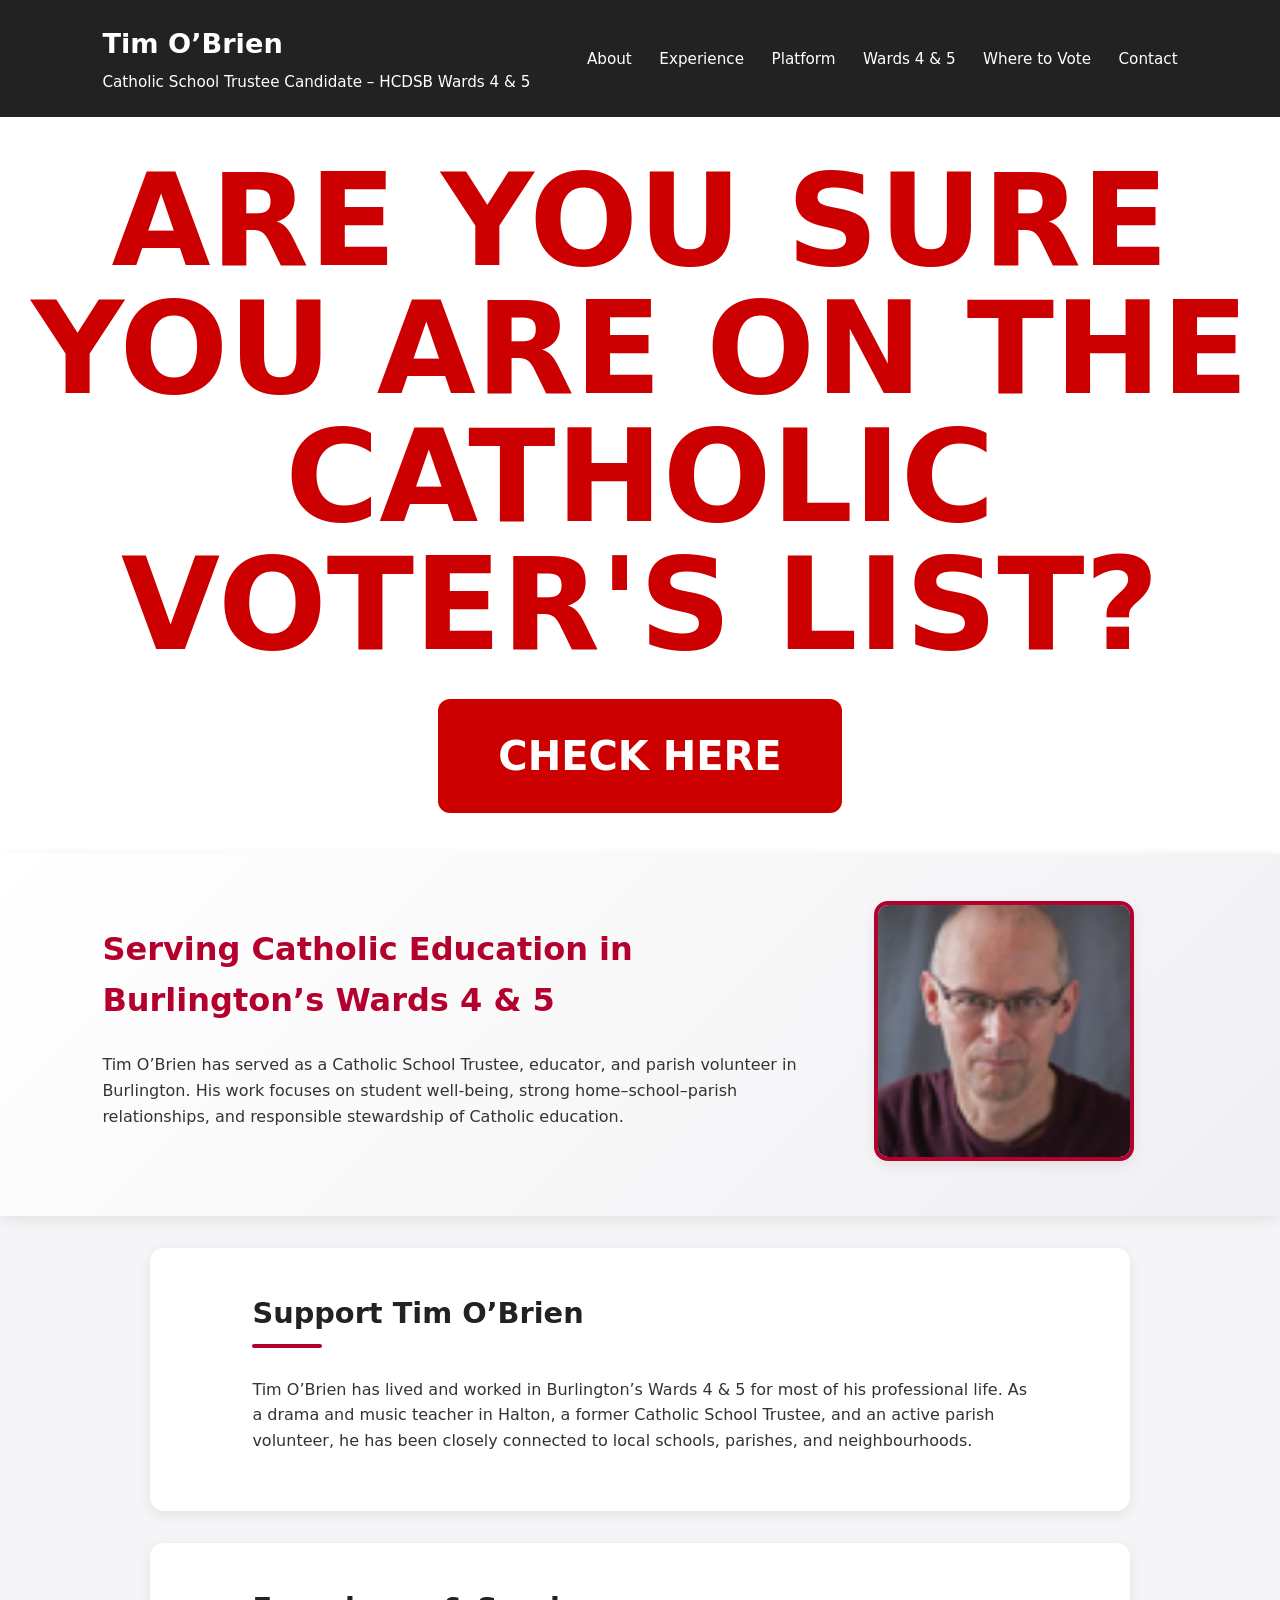
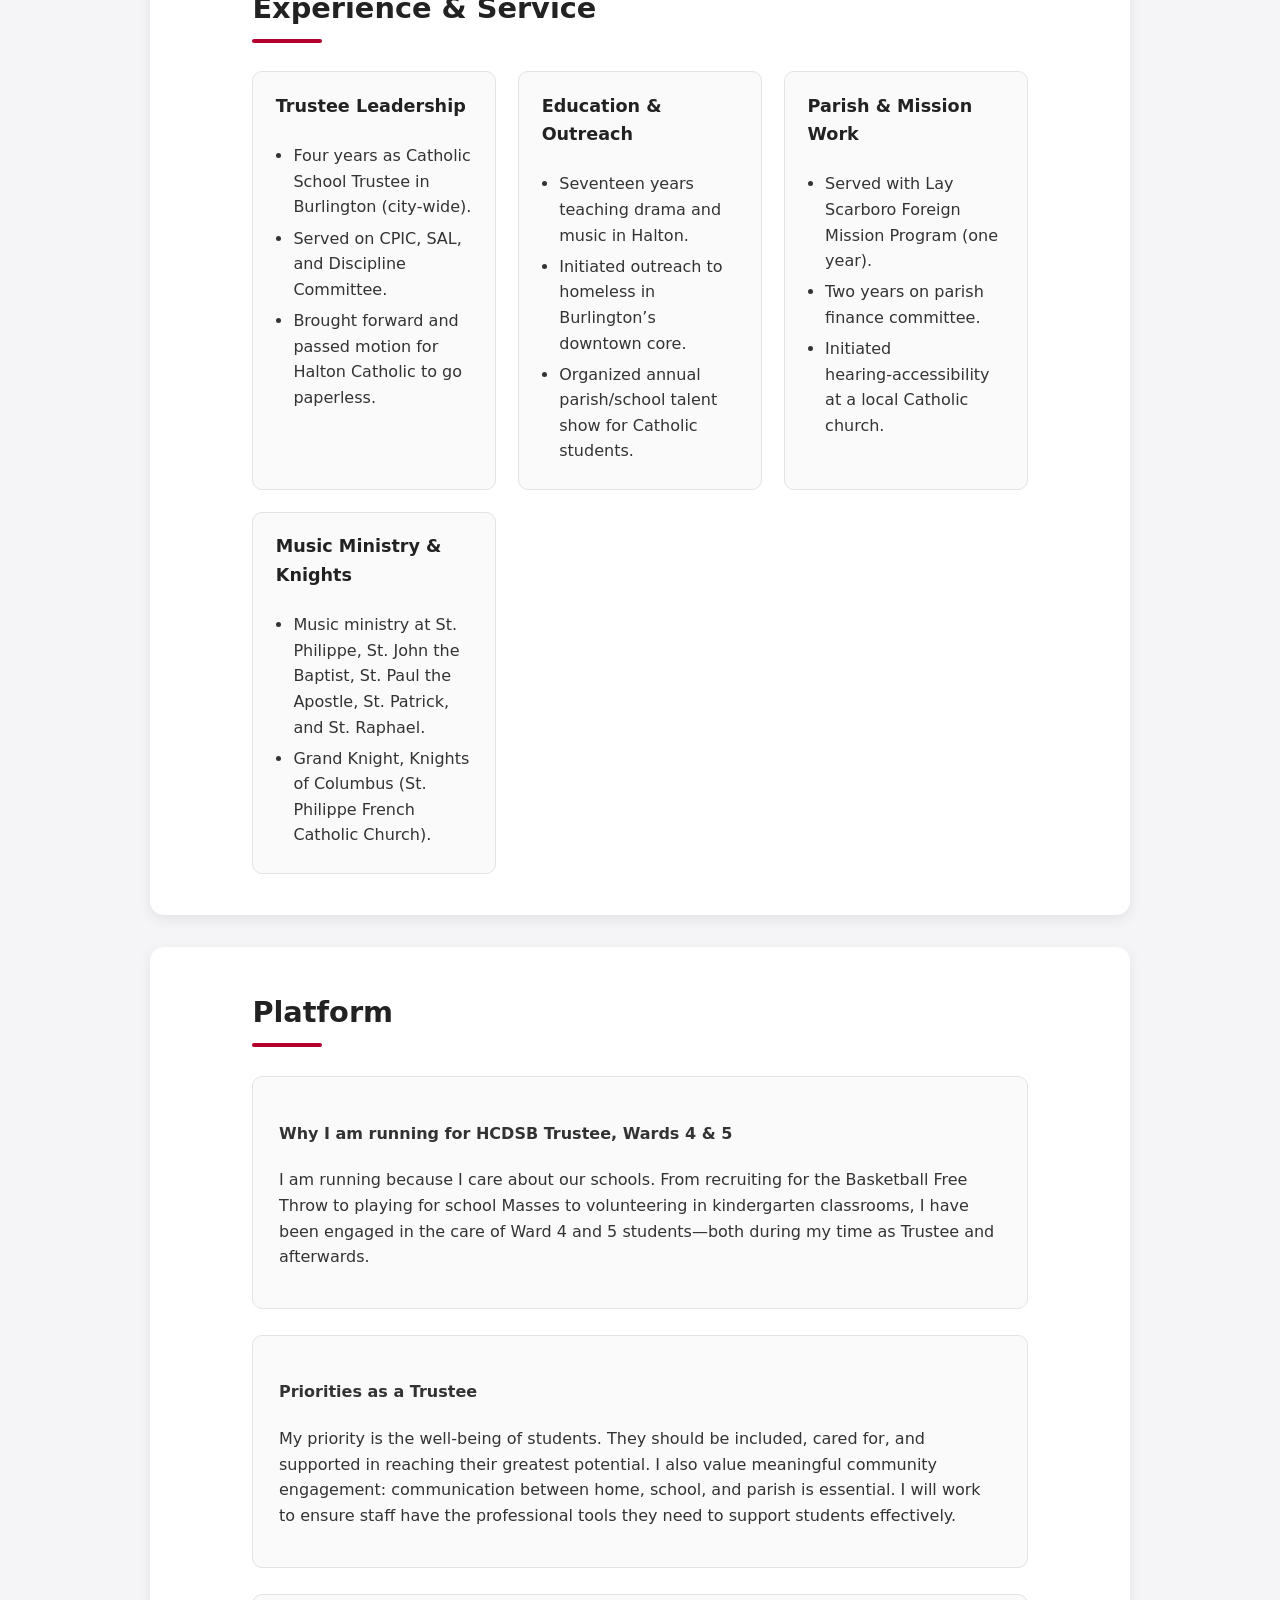
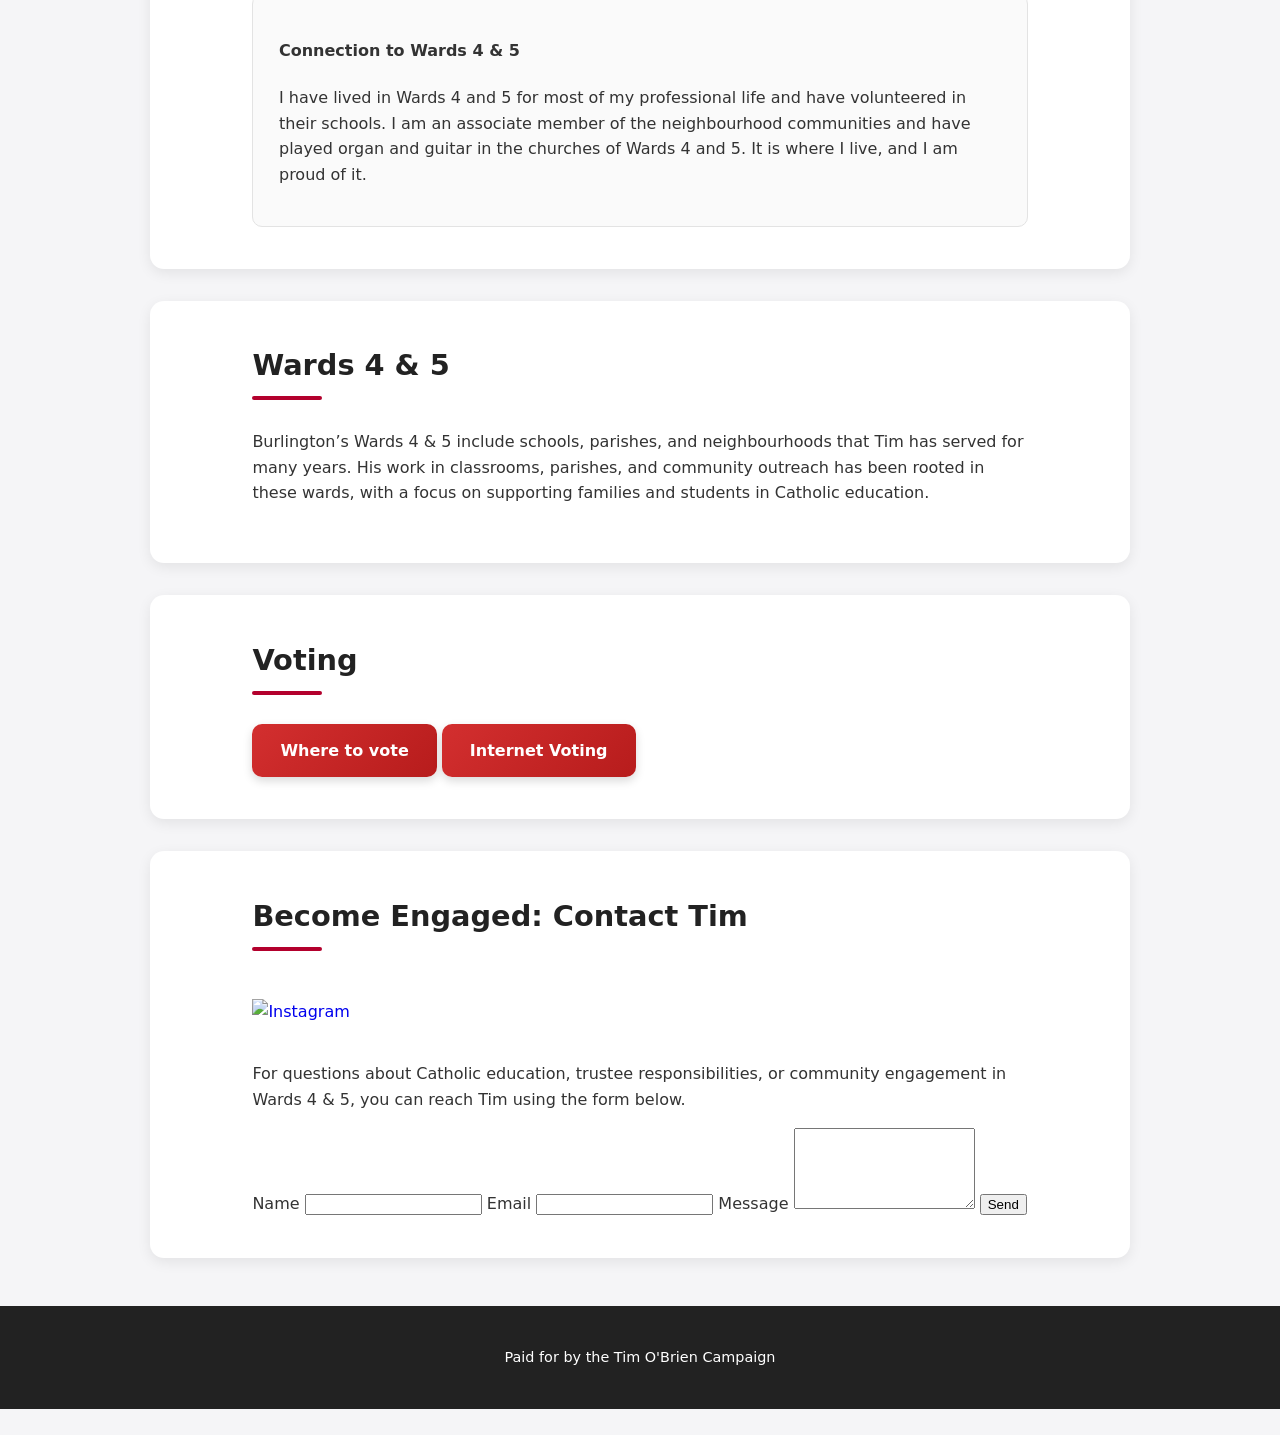
==== commit 8bc363f4: "Refactor HTML section for Catholic voter list Formatted the HTML section for better readability." ====
--- a/index.html
+++ b/index.html
@@ -24,19 +24,18 @@
   </nav>
 </header>
   <section class="catholic-check">
-<h2>
-ARE YOU SURE YOU ARE ON THE<br>
-CATHOLIC VOTER'S LIST?
-</h2>
- 
-<a href="https://www.mpac.ca/en/MakingChangesUpdates/SchoolSupportDesignation"
-target="_blank"
-rel="noopener noreferrer"
-class="catholic-button">
-CHECK HERE
-</a>
-</section>
-
+    <h2>
+        ARE YOU SURE YOU ARE ON THE<br>
+        CATHOLIC VOTER'S LIST?
+    </h2>
+
+    <a href="https://www.mpac.ca/en/MakingChangesUpdates/SchoolSupportDesignation"
+       target="_blank"
+       rel="noopener noreferrer"
+       class="catholic-button">
+       CHECK HERE
+    </a>
+</section>
 <section class="hero">
   <div class="hero-text">
     <h2>Serving Catholic Education in Burlington’s Wards 4 & 5</h2>
--- a/style.css
+++ b/style.css
@@ -248,3 +248,35 @@
 }
 
 
+.catholic-check {
+    text-align: center;
+    padding: 40px 20px;
+    background-color: #ffffff;
+}
+
+.catholic-check h2 {
+    color: #cc0000;
+    font-size: 8rem;
+    font-weight: 900;
+    line-height: 1;
+    text-transform: uppercase;
+    margin: 0 auto 30px auto;
+    text-align: center;
+}
+
+.catholic-button {
+    display: inline-block;
+    background-color: #cc0000;
+    color: white;
+    text-decoration: none;
+    font-size: 2.5rem;
+    font-weight: bold;
+    padding: 25px 60px;
+    border-radius: 12px;
+    text-align: center;
+}
+
+.catholic-button:hover {
+    background-color: #990000;
+}
+
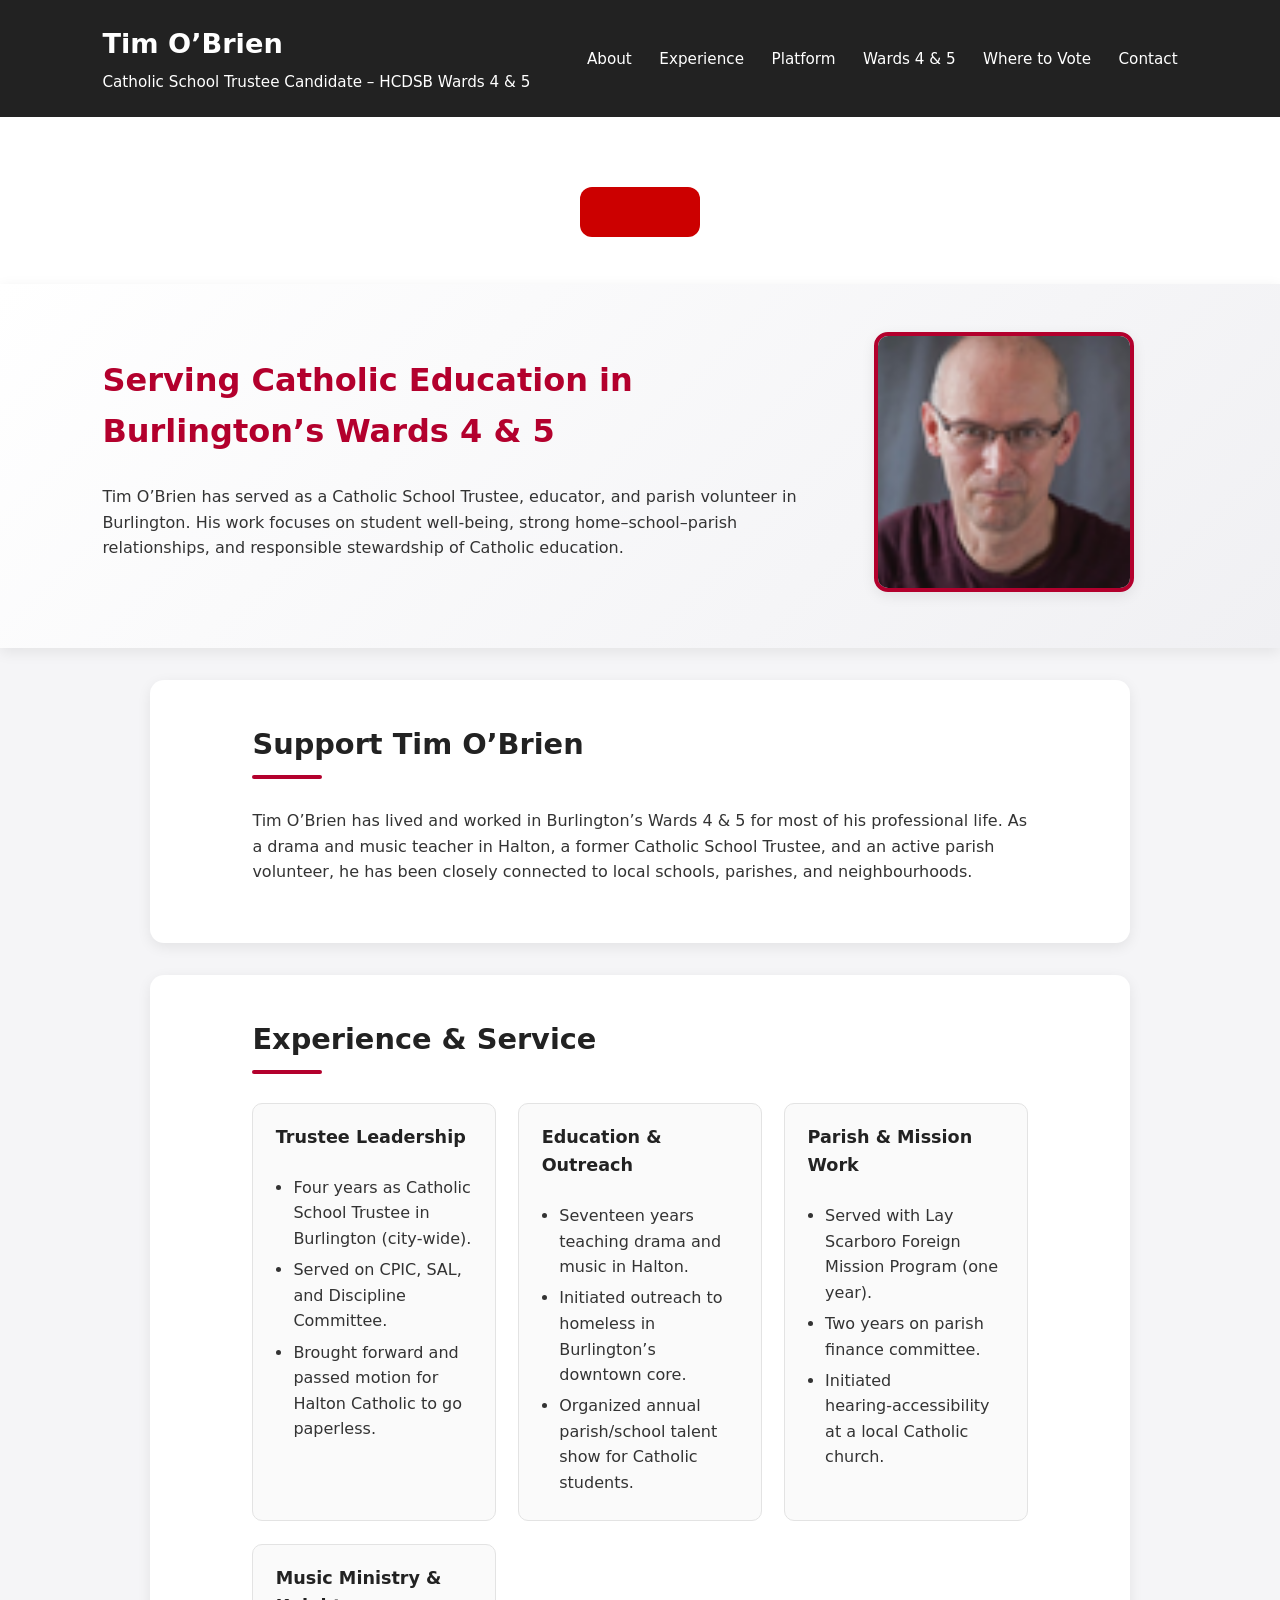
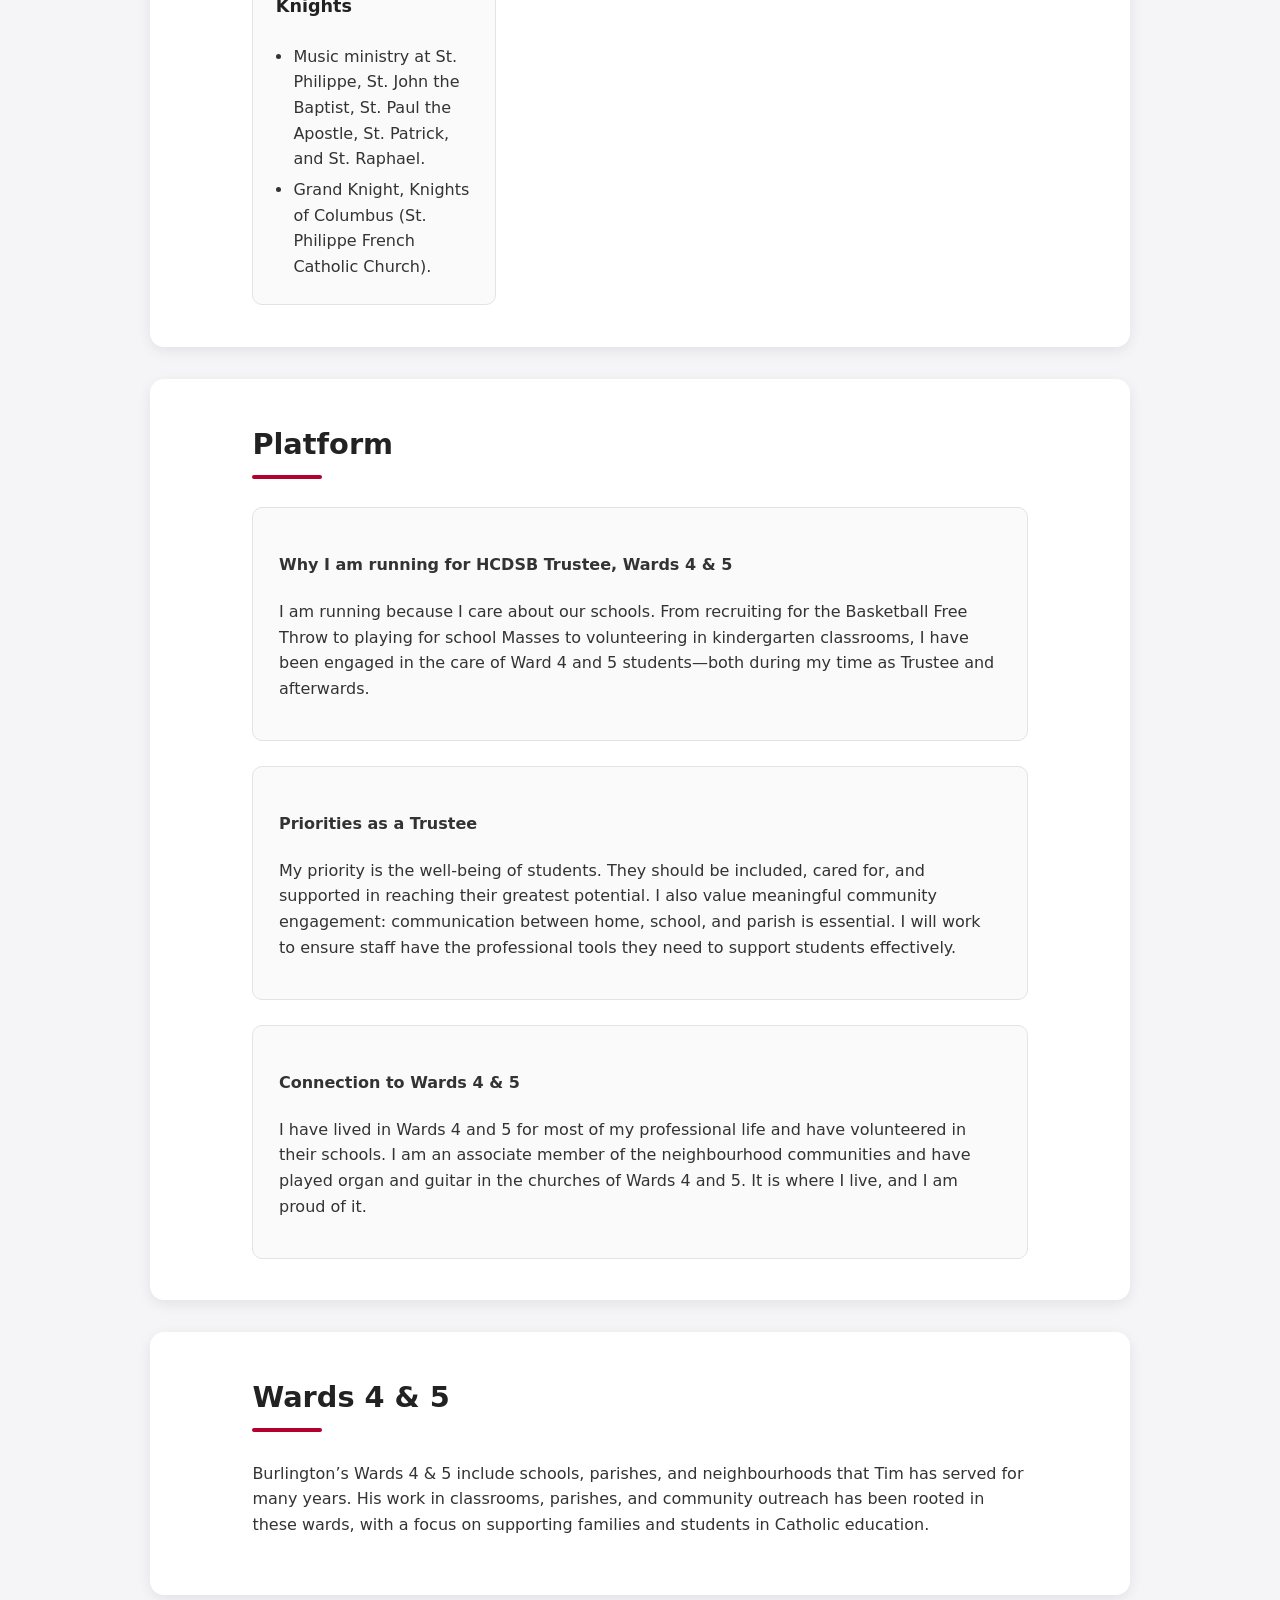
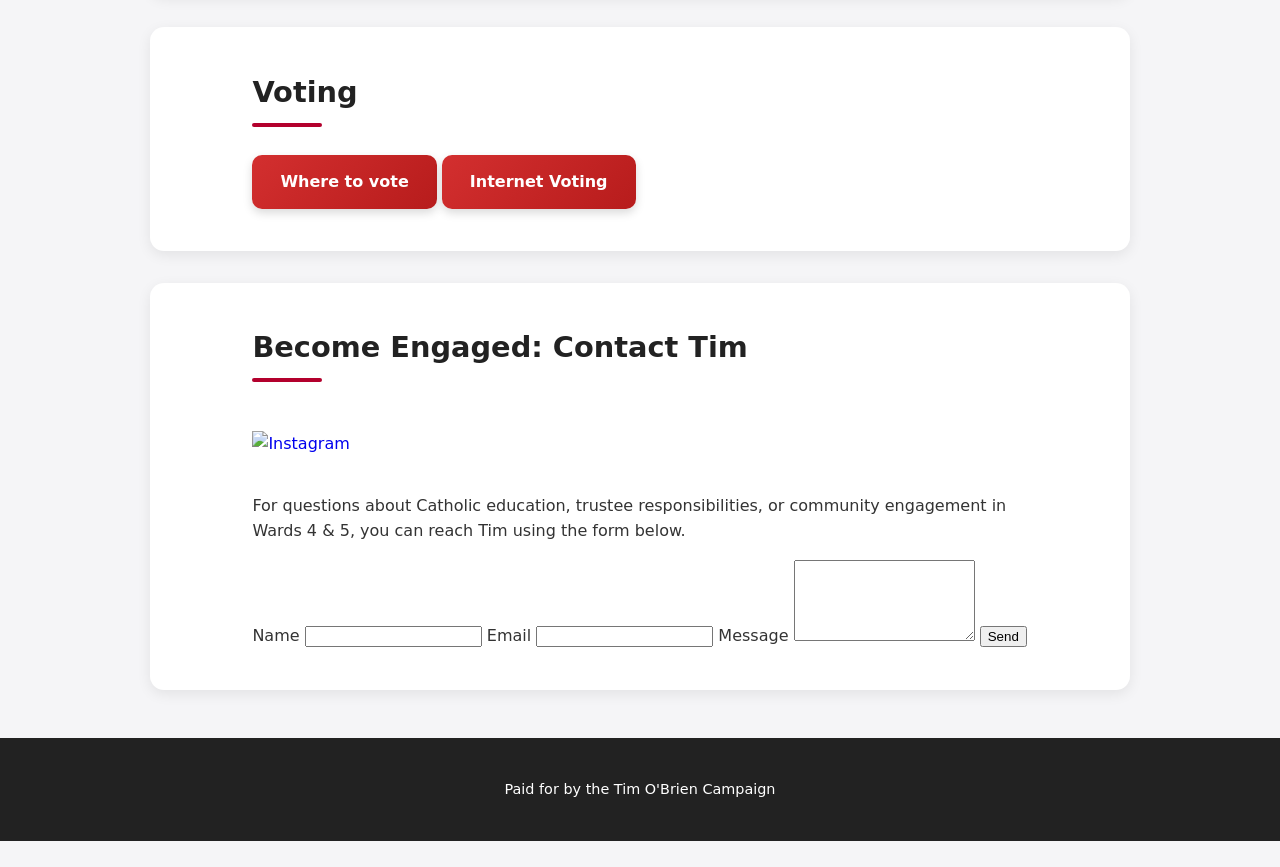
==== commit 02f7a547: "Remove text from Catholic voter section" ====
--- a/index.html
+++ b/index.html
@@ -25,15 +25,14 @@
 </header>
   <section class="catholic-check">
     <h2>
-        ARE YOU SURE YOU ARE ON THE<br>
-        CATHOLIC VOTER'S LIST?
+        
     </h2>
 
     <a href="https://www.mpac.ca/en/MakingChangesUpdates/SchoolSupportDesignation"
        target="_blank"
        rel="noopener noreferrer"
        class="catholic-button">
-       CHECK HERE
+       
     </a>
 </section>
 <section class="hero">
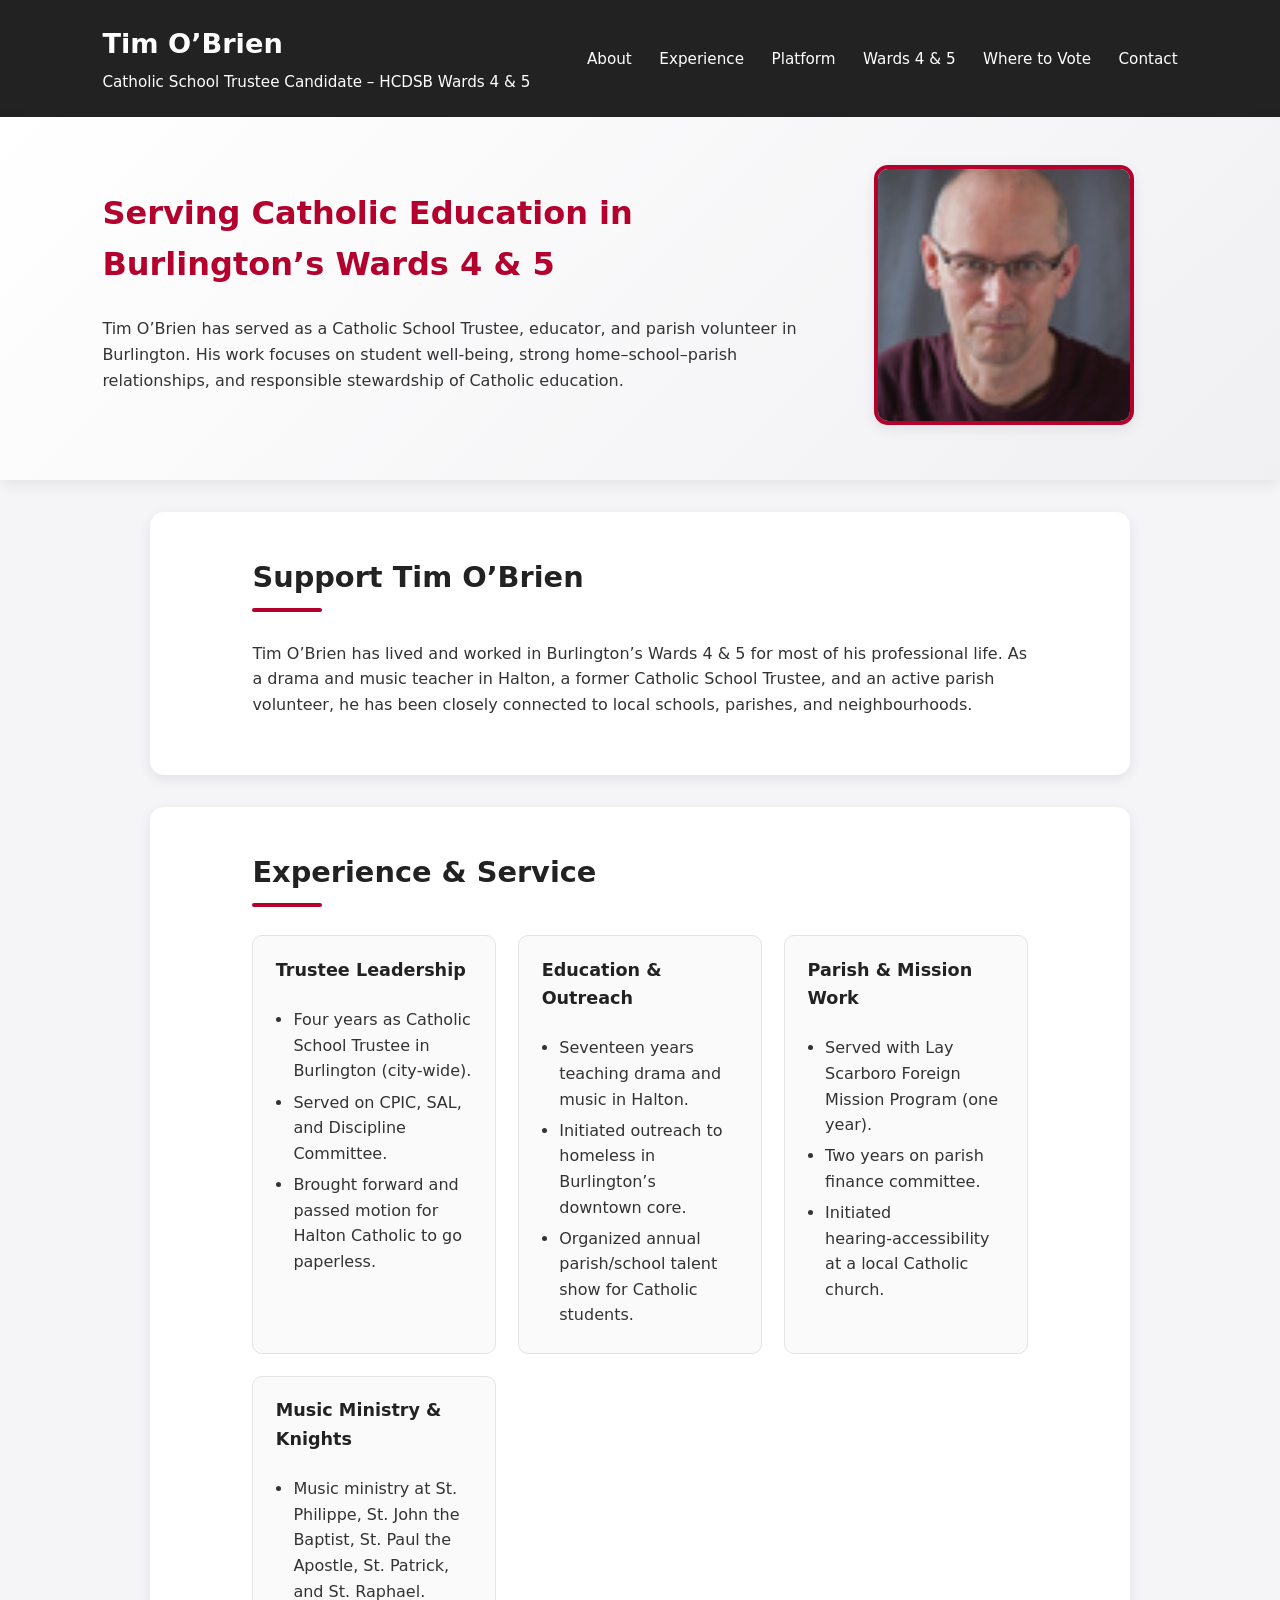
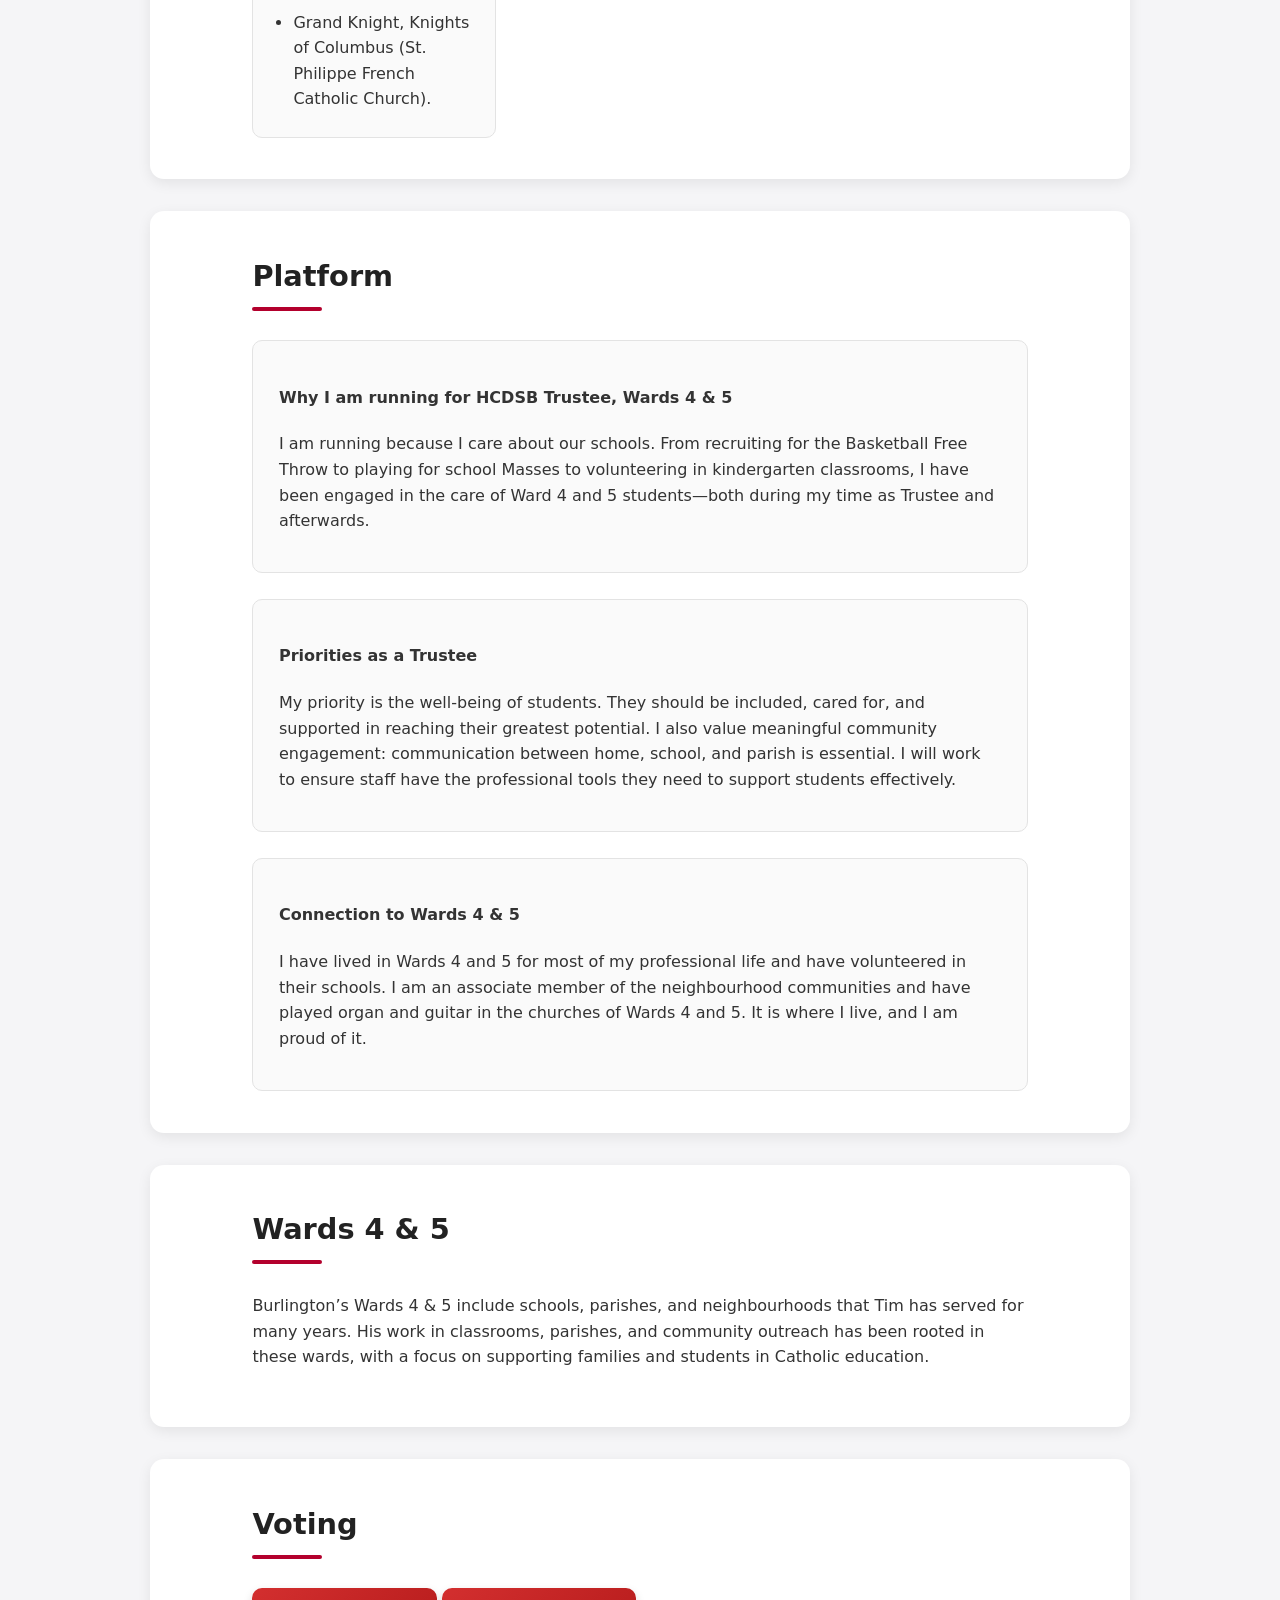
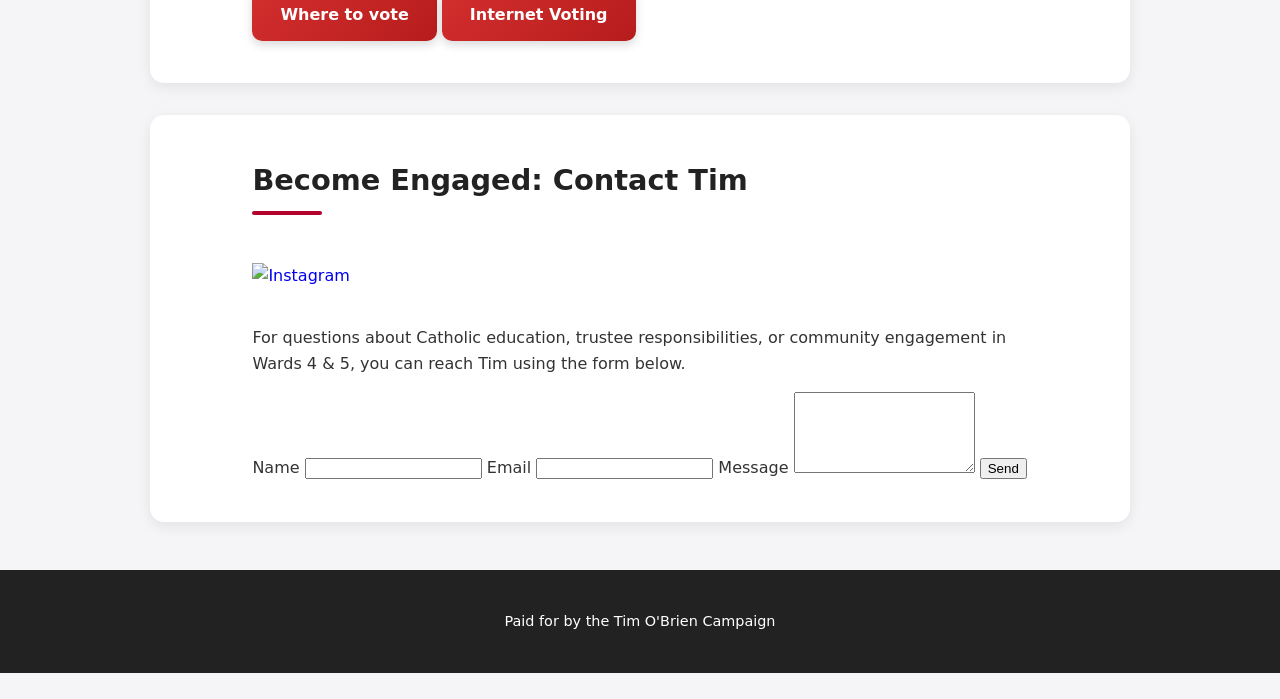
==== commit 6fd4aae7: "Remove catholic-check section from index.html Removed the catholic-check section and its content." ====
--- a/index.html
+++ b/index.html
@@ -23,18 +23,7 @@
     <a href="#contact">Contact</a>
   </nav>
 </header>
-  <section class="catholic-check">
-    <h2>
-        
-    </h2>
-
-    <a href="https://www.mpac.ca/en/MakingChangesUpdates/SchoolSupportDesignation"
-       target="_blank"
-       rel="noopener noreferrer"
-       class="catholic-button">
-       
-    </a>
-</section>
+  
 <section class="hero">
   <div class="hero-text">
     <h2>Serving Catholic Education in Burlington’s Wards 4 & 5</h2>
